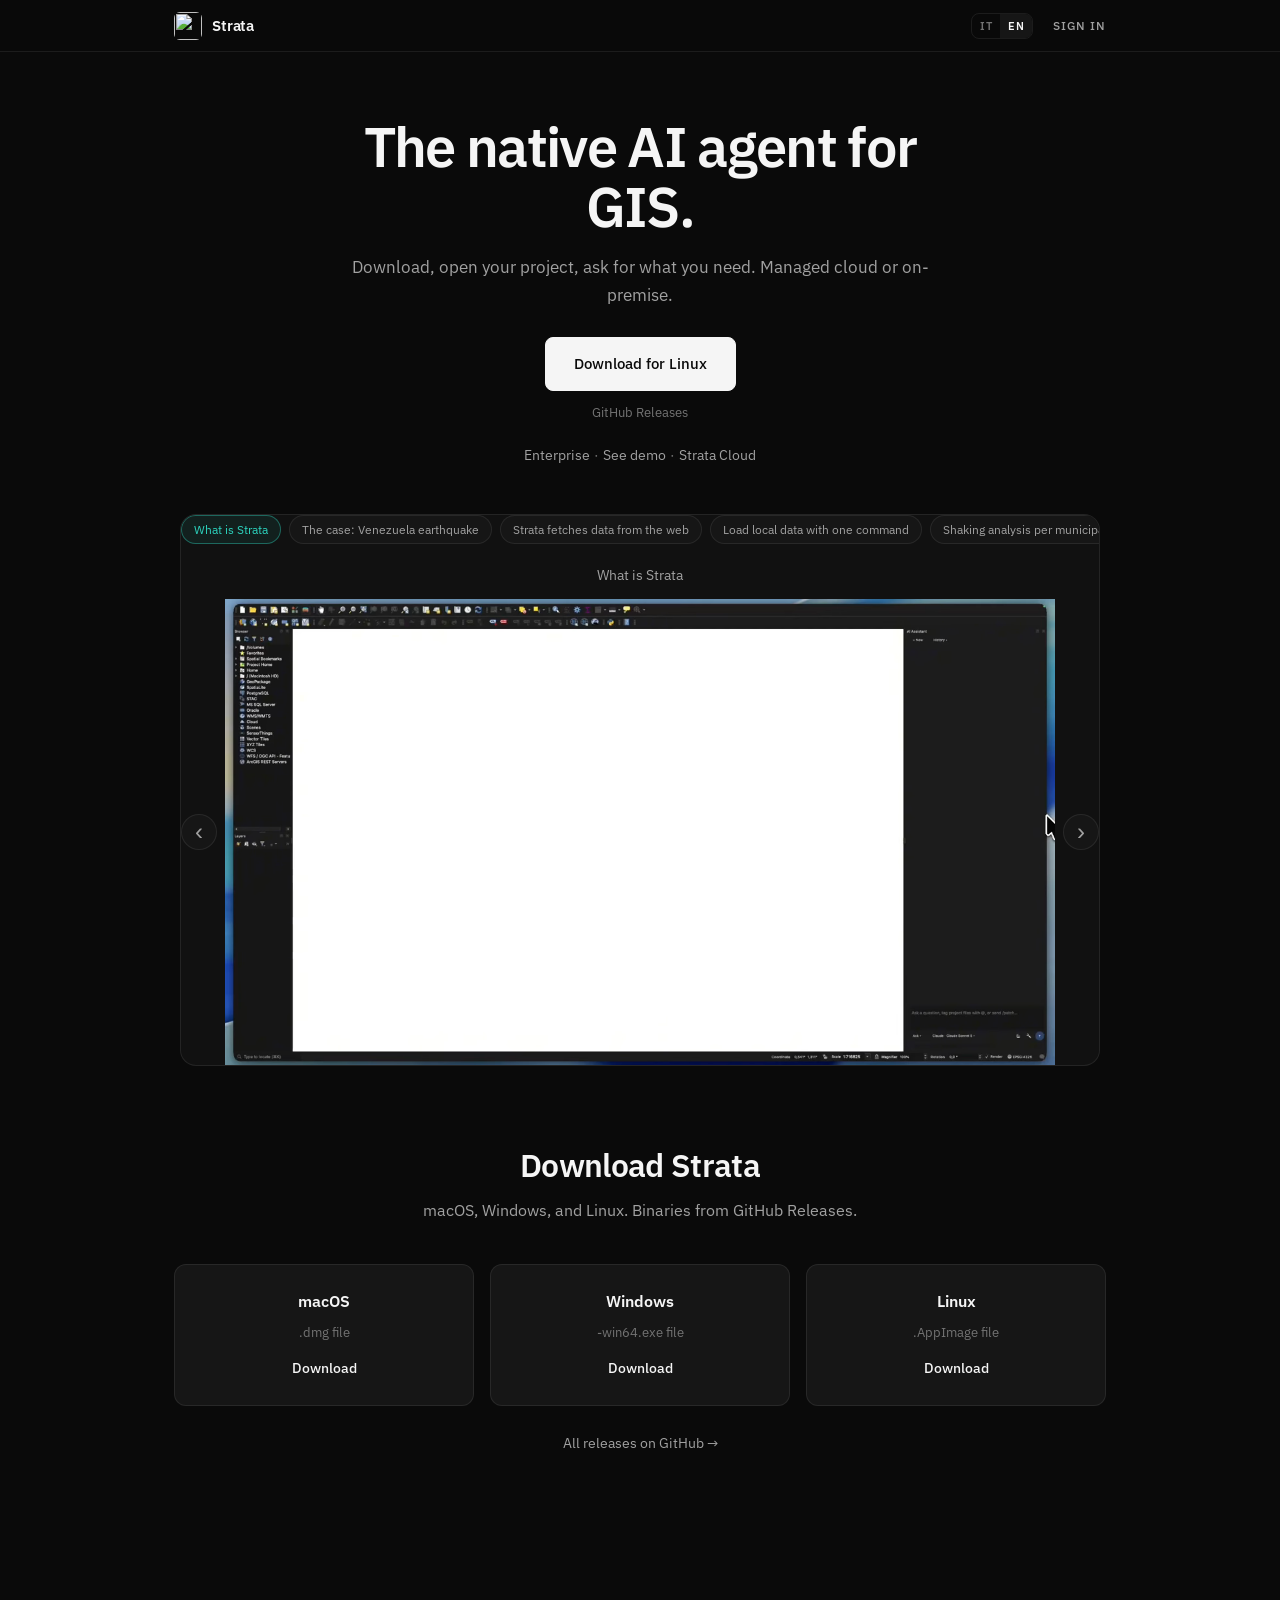
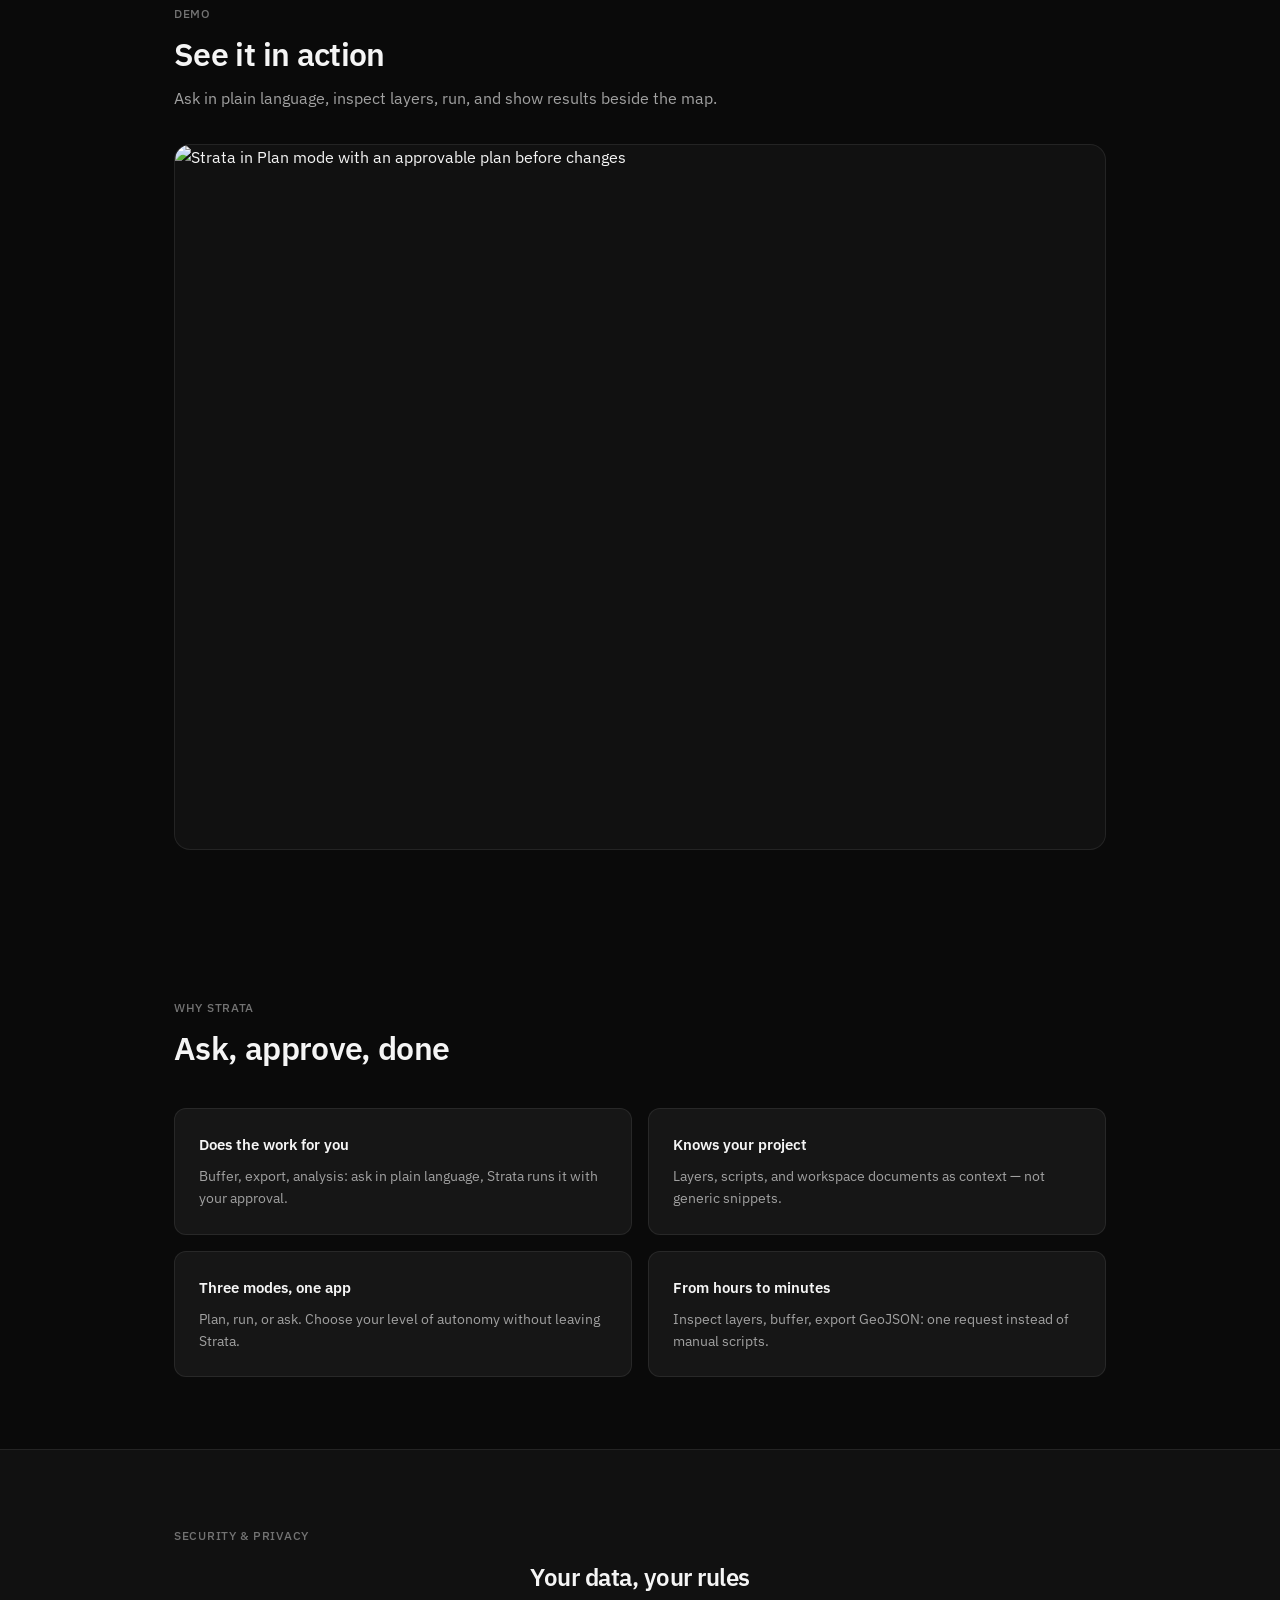
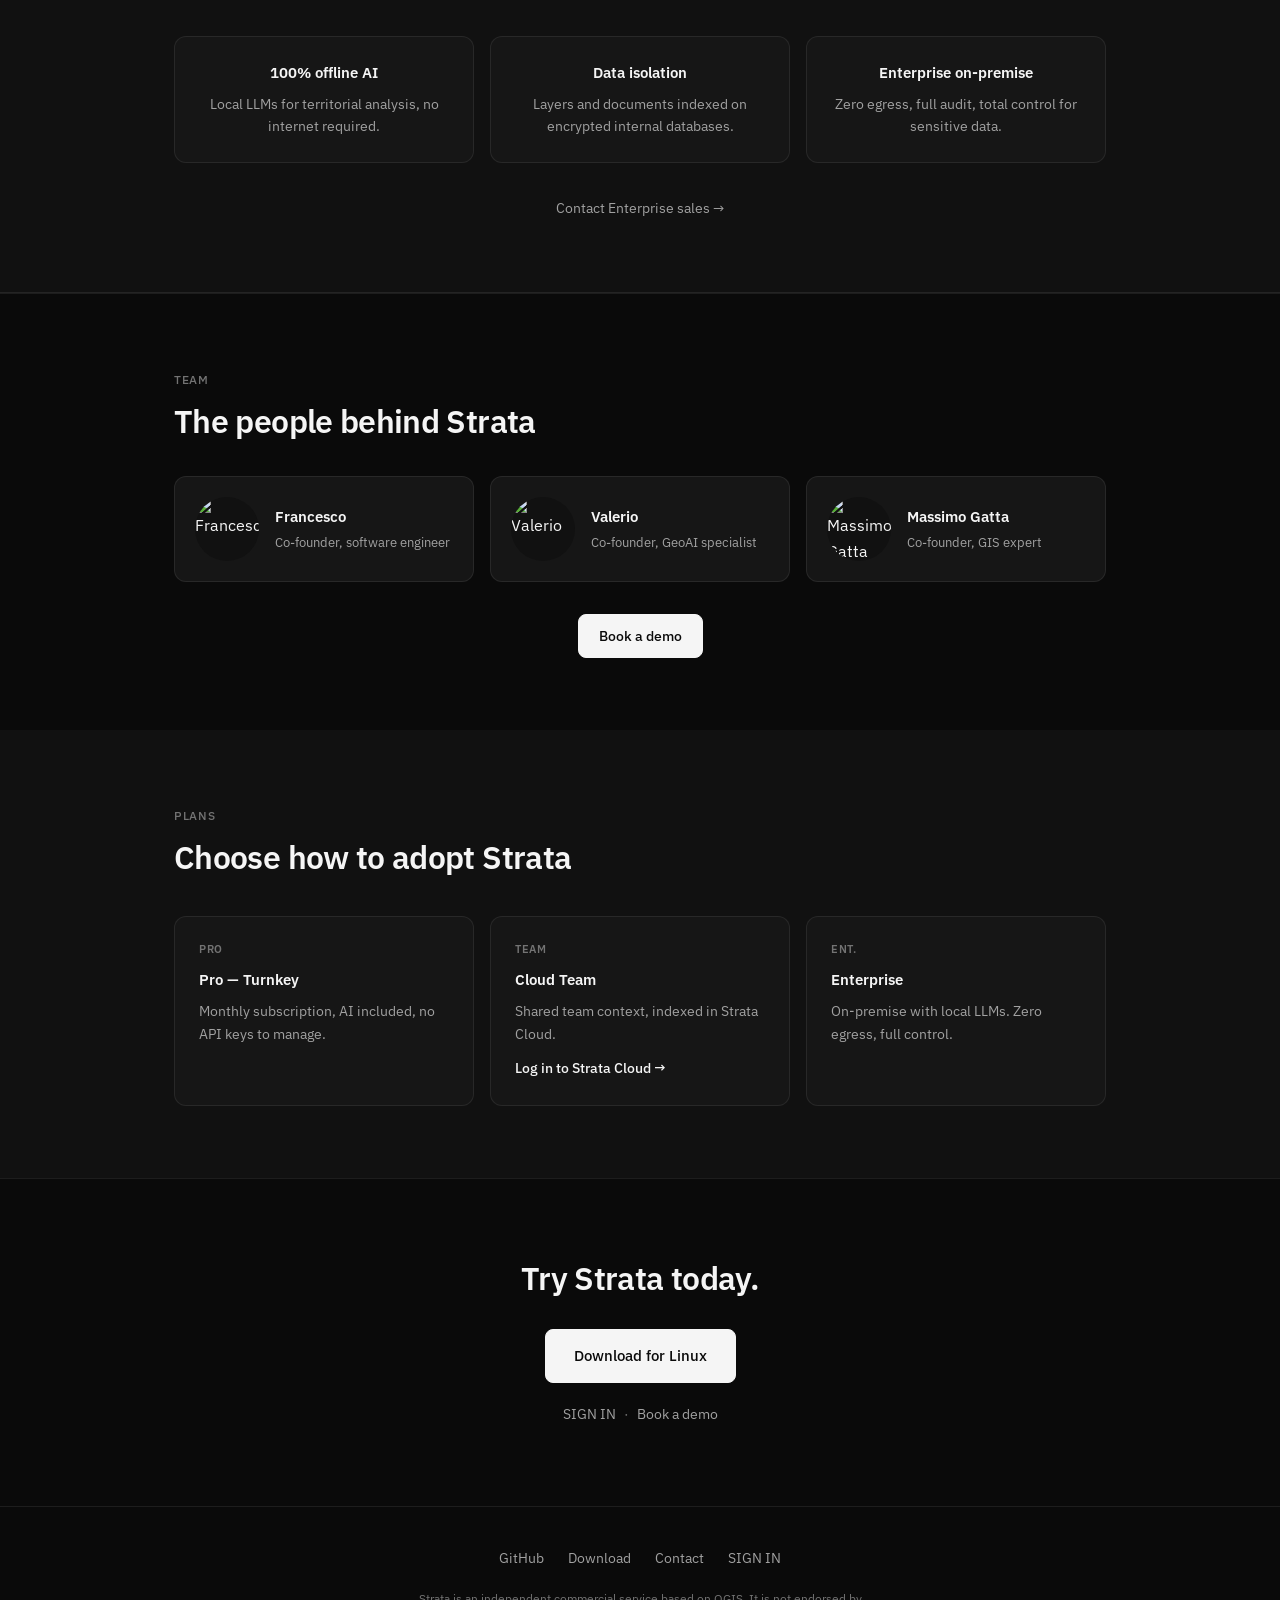
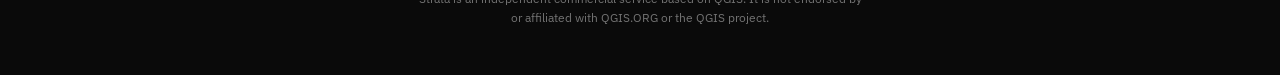
==== docs/index.html @ 2113e4c7 "Merge pull request #35 from francemazzi/feat/landingpage feat(docs): carousel demo HD a 7 capitoli n" ====
<!DOCTYPE html>
<html lang="it">
<head>
  <meta charset="UTF-8">
  <meta name="viewport" content="width=device-width, initial-scale=1.0">
  <meta name="description" content="Strata: il GIS con AI nativa. Scarica gratis per macOS, Windows e Linux.">
  <title data-i18n="meta.title">Strata — GIS con AI nativa</title>
  <link rel="preconnect" href="https://fonts.googleapis.com">
  <link rel="preconnect" href="https://fonts.gstatic.com" crossorigin>
  <link href="https://fonts.googleapis.com/css2?family=IBM+Plex+Sans:wght@400;500;600;700&amp;display=swap" rel="stylesheet">
  <link rel="stylesheet" href="./css/style.css?v=20260713a">
  <link rel="icon" href="./assets/app-icon.png" type="image/png">
  <link rel="preload" href="./assets/demo-chapters/demo-chapter-intro-poster.webp" as="image" type="image/webp">
</head>
<body>

  <nav class="navbar" aria-label="Main navigation">
    <div class="container navbar-inner">
      <a href="#" class="nav-brand" aria-label="Strata">
        <img src="./assets/app-icon.png" alt="" width="28" height="28" aria-hidden="true">
        <span class="nav-brand-wordmark">Strata</span>
      </a>

      <div class="nav-actions">
        <div class="lang-toggle" role="group" aria-label="Language">
          <button type="button" data-lang="it" aria-pressed="true">IT</button>
          <button type="button" data-lang="en" aria-pressed="false">EN</button>
        </div>
        <a href="https://app.getstrata.org" class="nav-login-link" data-i18n="nav.login">ACCEDI</a>
      </div>
    </div>
  </nav>

  <section class="hero">
    <div class="container hero-inner">
      <div class="hero-content">
        <h1 data-i18n="hero.title">L'agente AI nativo per il GIS.</h1>
        <p class="hero-subtitle" data-i18n="hero.subtitle">
          Scarica, apri il progetto, chiedi cosa ti serve. Cloud gestito o on-premise.
        </p>
        <div class="hero-cta">
          <a
            href="https://github.com/francemazzi/strata/releases"
            class="btn btn-primary btn-lg"
            data-hero-download
            data-download-asset="macos"
            data-i18n="hero.ctaPrimary"
          >Scarica per macOS</a>
        </div>
        <p class="download-status hero-release-status" data-release-status data-i18n="download.status.fallback">Releases GitHub</p>
        <div class="hero-links">
          <a href="mailto:francemazzi@gmail.com?subject=Strata%20Enterprise" class="text-link" data-i18n="hero.linkEnterprise">Enterprise</a>
          <span class="hero-links-sep" aria-hidden="true">·</span>
          <a href="#demo" class="text-link" data-i18n="hero.linkDemo">Vedi demo</a>
          <span class="hero-links-sep" aria-hidden="true">·</span>
          <a href="https://app.getstrata.org/registrati" class="text-link" data-i18n="hero.linkCloud">Strata Cloud</a>
        </div>
      </div>

      <figure class="hero-visual" id="hero-demo-carousel" aria-label="Demo video chapters"></figure>
    </div>
  </section>

  <section class="section section-download" id="download">
    <div class="container">
      <h2 class="section-title section-title-center" data-i18n="download.title">Scarica Strata</h2>
      <p class="section-subtitle section-subtitle-center" data-i18n="download.subtitle">
        macOS, Windows e Linux. Binari da GitHub Releases.
      </p>

      <div class="download-grid download-grid-compact">
        <article class="download-card download-card-compact">
          <h3 data-i18n="download.macos.title">macOS</h3>
          <p class="download-file" data-download-file="macos" data-i18n="download.macos.file">File .dmg</p>
          <a href="https://github.com/francemazzi/strata/releases" class="text-link text-link-accent" data-download-asset="macos" data-i18n="download.action">Scarica</a>
        </article>

        <article class="download-card download-card-compact">
          <h3 data-i18n="download.windows.title">Windows</h3>
          <p class="download-file" data-download-file="windows" data-i18n="download.windows.file">File -win64.exe</p>
          <a href="https://github.com/francemazzi/strata/releases" class="text-link text-link-accent" data-download-asset="windows" data-i18n="download.action">Scarica</a>
        </article>

        <article class="download-card download-card-compact">
          <h3 data-i18n="download.linux.title">Linux</h3>
          <p class="download-file" data-download-file="linux" data-i18n="download.linux.file">File .AppImage</p>
          <a href="https://github.com/francemazzi/strata/releases" class="text-link text-link-accent" data-download-asset="linux" data-i18n="download.action">Scarica</a>
        </article>
      </div>

      <p class="download-all">
        <a href="https://github.com/francemazzi/strata/releases" class="text-link" data-release-link data-i18n="download.allReleases">Tutte le release su GitHub →</a>
      </p>
    </div>
  </section>

  <section class="section" id="demo">
    <div class="container">
      <span class="section-label" data-i18n="demo.label">Demo</span>
      <h2 class="section-title" data-i18n="demo.title">Vedilo in azione</h2>
      <p class="section-subtitle" data-i18n="demo.desc">
        Chiedi in linguaggio naturale, ispeziona layer, esegue e mostra il risultato accanto alla mappa.
      </p>
      <figure class="demo-single">
        <img
          loading="lazy"
          src="./assets/strata-plan-mode.png"
          alt="Strata Plan mode"
          width="1024"
          height="775"
          data-i18n-alt="demo.plan.alt"
        >
      </figure>
    </div>
  </section>

  <section class="section" id="why">
    <div class="container">
      <span class="section-label" data-i18n="why.label">Perché Strata</span>
      <h2 class="section-title" data-i18n="why.title">Chiedi, approva, fatto</h2>

      <div class="features-grid features-grid-why">
        <article class="feature-card">
          <h3 data-i18n="why.1.title">Fa il lavoro al posto tuo</h3>
          <p data-i18n="why.1.desc">Buffer, export, analisi: chiedi in naturale, Strata esegue con la tua approvazione.</p>
        </article>
        <article class="feature-card">
          <h3 data-i18n="why.2.title">Conosce il tuo progetto</h3>
          <p data-i18n="why.2.desc">Layer, script e documenti del workspace come contesto — non snippet generici.</p>
        </article>
        <article class="feature-card">
          <h3 data-i18n="why.3.title">Tre modalità, una sola app</h3>
          <p data-i18n="why.3.desc">Pianifica, esegui o chiedi. Scegli il livello di autonomia senza uscire da Strata.</p>
        </article>
        <article class="feature-card">
          <h3 data-i18n="why.4.title">Da ore a minuti</h3>
          <p data-i18n="why.4.desc">Ispeziona layer, buffer, export GeoJSON: una richiesta al posto di script manuali.</p>
        </article>
      </div>
    </div>
  </section>

  <section class="vibe-section" id="privacy">
    <div class="container">
      <span class="section-label" data-i18n="privacy.label">Sicurezza e privacy</span>
      <h2 class="vibe-section-title" data-i18n="privacy.title">I tuoi dati, le tue regole</h2>
      <div class="vibe-steps">
        <article class="vibe-step">
          <h3 data-i18n="privacy.1.title">AI 100% offline</h3>
          <p data-i18n="privacy.1.desc">LLM locali per analisi sul territorio, senza internet.</p>
        </article>
        <article class="vibe-step">
          <h3 data-i18n="privacy.2.title">Isolamento dei dati</h3>
          <p data-i18n="privacy.2.desc">Layer e documenti indicizzati su database cifrati interni.</p>
        </article>
        <article class="vibe-step">
          <h3 data-i18n="privacy.3.title">Enterprise on-premise</h3>
          <p data-i18n="privacy.3.desc">Zero egress, audit completo, pieno controllo per dati sensibili.</p>
        </article>
      </div>
      <p class="privacy-enterprise">
        <a href="mailto:francemazzi@gmail.com?subject=Strata%20Enterprise" class="text-link" data-i18n="privacy.enterprise">Contatta le vendite Enterprise →</a>
      </p>
    </div>
  </section>

  <section class="section section-team" id="team">
    <div class="container">
      <span class="section-label" data-i18n="team.label">Team</span>
      <h2 class="section-title" data-i18n="team.title">Chi c'è dietro Strata</h2>

      <div class="team-grid">
        <article class="team-card">
          <img class="team-avatar" src="./assets/team-francesco.png" alt="Francesco" width="64" height="64" loading="lazy">
          <div class="team-info">
            <h3 class="team-name">Francesco</h3>
            <p class="team-role" data-i18n="team.francesco.role">Co-founder, informatico</p>
          </div>
        </article>

        <article class="team-card">
          <img class="team-avatar" src="./assets/team-valerio.png" alt="Valerio" width="64" height="64" loading="lazy">
          <div class="team-info">
            <h3 class="team-name">Valerio</h3>
            <p class="team-role" data-i18n="team.valerio.role">Co-founder, esperto GeoAI</p>
          </div>
        </article>

        <article class="team-card">
          <img class="team-avatar" src="./assets/team-massimo.png" alt="Massimo Gatta" width="64" height="64" loading="lazy">
          <div class="team-info">
            <h3 class="team-name">Massimo Gatta</h3>
            <p class="team-role" data-i18n="team.massimo.role">Co-founder, esperto GIS</p>
          </div>
        </article>
      </div>

      <p class="team-demo-cta">
        <a
          href="https://calendly.com/strataqgisai/30min"
          class="btn btn-primary"
          target="_blank"
          rel="noopener noreferrer"
          data-i18n="team.demo"
        >Prenota una demo</a>
      </p>
    </div>
  </section>

  <section class="section section-muted" id="plans">
    <div class="container">
      <span class="section-label" data-i18n="plans.label">Piani</span>
      <h2 class="section-title" data-i18n="plans.title">Scegli come adottare Strata</h2>

      <div class="features-grid plans-grid">
        <article class="feature-card">
          <div class="feature-number" data-i18n="plans.pro.badge">Pro</div>
          <h3 data-i18n="plans.pro.title">Pro — Chiavi in mano</h3>
          <p data-i18n="plans.pro.desc">Abbonamento mensile, AI inclusa, zero API key da gestire.</p>
        </article>

        <article class="feature-card">
          <div class="feature-number" data-i18n="plans.team.badge">Team</div>
          <h3 data-i18n="plans.team.title">Cloud Team</h3>
          <p data-i18n="plans.team.desc">Contesto condiviso del team, indicizzato in Strata Cloud.</p>
          <a href="https://app.getstrata.org" class="text-link text-link-accent" data-i18n="plans.team.cta">Accedi alla Strata Cloud →</a>
        </article>

        <article class="feature-card">
          <div class="feature-number" data-i18n="plans.enterprise.badge">Ent.</div>
          <h3 data-i18n="plans.enterprise.title">Enterprise</h3>
          <p data-i18n="plans.enterprise.desc">On-premise con LLM locali. Zero egress, pieno controllo.</p>
        </article>
      </div>
    </div>
  </section>

  <section class="section section-closing">
    <div class="container closing-inner">
      <h2 class="section-title section-title-center" data-i18n="closing.title">Prova Strata oggi.</h2>
      <a
        href="https://github.com/francemazzi/strata/releases"
        class="btn btn-primary btn-lg"
        data-hero-download
        data-download-asset="macos"
        data-i18n="hero.ctaPrimary"
      >Scarica per macOS</a>
      <p class="closing-links">
        <a href="https://app.getstrata.org" class="text-link" data-i18n="nav.login">ACCEDI</a>
        <span aria-hidden="true">·</span>
        <a href="https://calendly.com/strataqgisai/30min" class="text-link" target="_blank" rel="noopener noreferrer" data-i18n="closing.demo">Prenota una demo</a>
      </p>
    </div>
  </section>

  <footer class="footer">
    <div class="container footer-minimal">
      <nav class="footer-links" aria-label="Footer">
        <a href="https://github.com/francemazzi/strata" data-i18n="footer.github">GitHub</a>
        <a href="https://github.com/francemazzi/strata/releases" data-release-link data-i18n="nav.download">Download</a>
        <a href="mailto:francemazzi@gmail.com" data-i18n="footer.contact">Contatto</a>
        <a href="https://app.getstrata.org" data-i18n="nav.login">ACCEDI</a>
      </nav>
      <p class="footer-disclaimer" data-i18n="footer.disclaimer">Strata is an independent commercial service based on QGIS. It is not endorsed by or affiliated with QGIS.ORG or the QGIS project.</p>
    </div>
  </footer>

  <script src="./js/i18n.js"></script>
  <script src="./js/demo-chapters.js"></script>
  <script src="./js/demo-carousel.js?v=20260713a"></script>
</body>
</html>
---- docs/css/style.css ----
/* Strata landing — minimal dark theme */

:root {
  --bg: #0a0a0a;
  --bg-elevated: #111111;
  --bg-card: #161616;
  --bg-card-hover: #1c1c1c;
  --text: #f5f5f5;
  --text-muted: #a1a1a1;
  --text-subtle: #737373;
  --border: rgba(255, 255, 255, 0.08);
  --border-strong: rgba(255, 255, 255, 0.14);
  --accent: #2dd4bf;
  --radius: 12px;
  --radius-sm: 8px;
  --radius-lg: 16px;
  --max-width: 980px;
  --nav-height: 52px;
  --font: "IBM Plex Sans", -apple-system, BlinkMacSystemFont, "Segoe UI", sans-serif;
  --transition: 0.2s ease;
}

*,
*::before,
*::after {
  box-sizing: border-box;
  margin: 0;
  padding: 0;
}

html {
  scroll-behavior: smooth;
}

body {
  font-family: var(--font);
  background: var(--bg);
  color: var(--text);
  line-height: 1.6;
  -webkit-font-smoothing: antialiased;
}

a {
  color: inherit;
  text-decoration: none;
}

img {
  max-width: 100%;
  height: auto;
  display: block;
}

.container {
  width: 100%;
  max-width: var(--max-width);
  margin: 0 auto;
  padding: 0 24px;
}

.section {
  padding: 72px 0;
}

.section-muted {
  background: var(--bg-elevated);
}

.section-label {
  display: inline-block;
  font-size: 0.75rem;
  font-weight: 500;
  letter-spacing: 0.06em;
  text-transform: uppercase;
  color: var(--text-subtle);
  margin-bottom: 12px;
}

.section-title {
  font-size: clamp(1.5rem, 3.5vw, 2rem);
  font-weight: 600;
  letter-spacing: -0.02em;
  line-height: 1.2;
  margin-bottom: 12px;
}

.section-title-center {
  text-align: center;
}

.section-subtitle {
  font-size: 1rem;
  color: var(--text-muted);
  max-width: 560px;
  line-height: 1.7;
}

.section-subtitle-center {
  text-align: center;
  margin: 0 auto 40px;
}

/* Navbar */
.navbar {
  position: sticky;
  top: 0;
  z-index: 100;
  height: var(--nav-height);
  background: rgba(10, 10, 10, 0.82);
  backdrop-filter: blur(16px);
  border-bottom: 1px solid var(--border);
}

.navbar-inner {
  display: flex;
  align-items: center;
  justify-content: space-between;
  height: var(--nav-height);
}

.nav-brand {
  display: flex;
  align-items: center;
  gap: 10px;
  font-size: 0.9375rem;
  font-weight: 600;
  letter-spacing: -0.01em;
}

.nav-brand img {
  width: 28px;
  height: 28px;
  border-radius: 6px;
  object-fit: cover;
}

.nav-actions {
  display: flex;
  align-items: center;
  gap: 20px;
}

.nav-login-link {
  font-size: 0.75rem;
  font-weight: 500;
  letter-spacing: 0.08em;
  text-transform: uppercase;
  color: var(--text-muted);
  transition: color var(--transition);
}

.nav-login-link:hover {
  color: var(--text);
}

.lang-toggle {
  display: flex;
  border: 1px solid var(--border);
  border-radius: var(--radius-sm);
  overflow: hidden;
}

.lang-toggle button {
  background: none;
  border: none;
  color: var(--text-subtle);
  font-family: var(--font);
  font-size: 0.6875rem;
  font-weight: 600;
  letter-spacing: 0.04em;
  padding: 5px 8px;
  cursor: pointer;
  transition: all var(--transition);
}

.lang-toggle button.active {
  background: var(--bg-card);
  color: var(--text);
}

.lang-toggle button:hover:not(.active) {
  color: var(--text-muted);
}

/* Buttons & links */
.btn {
  display: inline-flex;
  align-items: center;
  justify-content: center;
  gap: 8px;
  font-family: var(--font);
  font-size: 0.875rem;
  font-weight: 500;
  padding: 10px 20px;
  border-radius: var(--radius-sm);
  border: 1px solid transparent;
  cursor: pointer;
  transition: background var(--transition), border-color var(--transition), opacity var(--transition);
  white-space: nowrap;
}

.btn-primary {
  background: var(--text);
  color: var(--bg);
  border-color: var(--text);
}

.btn-primary:hover {
  background: #e5e5e5;
  border-color: #e5e5e5;
}

.btn-lg {
  padding: 14px 28px;
  font-size: 0.9375rem;
}

.text-link {
  font-size: 0.875rem;
  color: var(--text-muted);
  transition: color var(--transition);
}

.text-link:hover {
  color: var(--text);
}

.text-link-accent {
  color: var(--text);
  font-weight: 500;
}

.text-link-accent:hover {
  color: var(--accent);
}

/* Hero */
.hero {
  padding: 64px 0 48px;
}

.hero-inner {
  display: flex;
  flex-direction: column;
  align-items: center;
  text-align: center;
}

.hero-content {
  max-width: 640px;
  margin-bottom: 48px;
}

.hero h1 {
  font-size: clamp(2.25rem, 6vw, 3.5rem);
  font-weight: 600;
  letter-spacing: -0.03em;
  line-height: 1.08;
  margin-bottom: 16px;
}

.hero-subtitle {
  font-size: 1.0625rem;
  color: var(--text-muted);
  line-height: 1.65;
  margin-bottom: 28px;
}

.hero-cta {
  display: flex;
  justify-content: center;
  margin-bottom: 12px;
}

.hero-release-status {
  margin-bottom: 20px;
}

.hero-links {
  display: flex;
  flex-wrap: wrap;
  align-items: center;
  justify-content: center;
  gap: 8px 4px;
}

.hero-links-sep {
  color: var(--text-subtle);
  font-size: 0.875rem;
  user-select: none;
}

.hero-visual {
  width: 100%;
  max-width: 920px;
  border: 1px solid var(--border);
  border-radius: var(--radius-lg);
  overflow: hidden;
  background: var(--bg-elevated);
}

.hero-visual img,
.hero-visual-media,
.demo-carousel-media {
  width: 100%;
}

.hero-visual-media,
.demo-carousel-media {
  aspect-ratio: 16 / 9;
  object-fit: cover;
}

/* Demo carousel */
.demo-carousel {
  width: 100%;
}

.demo-carousel-tabs {
  display: flex;
  gap: 8px;
  overflow-x: auto;
  padding-bottom: 12px;
  margin-bottom: 8px;
  scrollbar-width: thin;
}

.demo-carousel-tab {
  flex: 0 0 auto;
  padding: 6px 12px;
  font-size: 0.75rem;
  font-family: var(--font);
  color: var(--text-muted);
  background: var(--bg-card);
  border: 1px solid var(--border);
  border-radius: 999px;
  cursor: pointer;
  white-space: nowrap;
  transition: color var(--transition), border-color var(--transition), background var(--transition);
}

.demo-carousel-tab:hover {
  color: var(--text);
  border-color: var(--border-strong);
}

.demo-carousel-tab[aria-selected="true"] {
  color: var(--accent);
  border-color: rgba(45, 212, 191, 0.4);
  background: rgba(45, 212, 191, 0.08);
}

.demo-carousel-title {
  font-size: 0.875rem;
  color: var(--text-muted);
  margin-bottom: 12px;
  min-height: 1.25rem;
}

.demo-carousel-viewer-wrap {
  display: flex;
  align-items: center;
  gap: 8px;
}

.demo-carousel-viewer {
  flex: 1;
  aspect-ratio: 16 / 9;
  overflow: hidden;
  background: var(--bg-elevated);
}

.demo-carousel-nav {
  flex: 0 0 36px;
  width: 36px;
  height: 36px;
  font-size: 1.5rem;
  line-height: 1;
  color: var(--text-muted);
  background: var(--bg-card);
  border: 1px solid var(--border);
  border-radius: 50%;
  cursor: pointer;
  transition: color var(--transition), border-color var(--transition);
}

.demo-carousel-nav:hover {
  color: var(--text);
  border-color: var(--border-strong);
}

/* Download */
.section-download {
  padding-top: 32px;
  padding-bottom: 72px;
}

.download-status {
  font-size: 0.8125rem;
  color: var(--text-subtle);
}

.download-grid {
  display: grid;
  grid-template-columns: repeat(3, 1fr);
  gap: 16px;
  margin-bottom: 24px;
}

.download-card {
  background: var(--bg-card);
  border: 1px solid var(--border);
  border-radius: var(--radius);
  padding: 24px;
  transition: border-color var(--transition);
}

.download-card:hover {
  border-color: var(--border-strong);
}

.download-card-compact {
  text-align: center;
}

.download-card h3 {
  font-size: 1rem;
  font-weight: 600;
  margin-bottom: 8px;
}

.download-file {
  font-size: 0.8125rem;
  color: var(--text-subtle);
  margin-bottom: 12px;
  word-break: break-all;
}

.download-all {
  text-align: center;
}

/* Demo */
.demo-single {
  margin-top: 32px;
  border: 1px solid var(--border);
  border-radius: var(--radius-lg);
  overflow: hidden;
  background: var(--bg-elevated);
}

/* Why / features */
.features-grid {
  display: grid;
  grid-template-columns: repeat(2, 1fr);
  gap: 16px;
  margin-top: 40px;
}

.features-grid-why {
  grid-template-columns: repeat(2, 1fr);
}

.plans-grid {
  grid-template-columns: repeat(3, 1fr);
}

.feature-card {
  background: var(--bg-card);
  border: 1px solid var(--border);
  border-radius: var(--radius);
  padding: 24px;
  transition: border-color var(--transition);
}

.feature-card:hover {
  border-color: var(--border-strong);
}

.feature-number {
  font-size: 0.6875rem;
  font-weight: 600;
  letter-spacing: 0.06em;
  text-transform: uppercase;
  color: var(--text-subtle);
  margin-bottom: 10px;
}

.feature-card h3 {
  font-size: 0.9375rem;
  font-weight: 600;
  margin-bottom: 8px;
}

.feature-card p {
  font-size: 0.875rem;
  color: var(--text-muted);
  line-height: 1.6;
}

.feature-card .text-link {
  display: inline-block;
  margin-top: 12px;
}

/* Team */
.section-team {
  border-top: 1px solid var(--border);
}

.team-grid {
  display: grid;
  grid-template-columns: repeat(3, 1fr);
  gap: 16px;
  margin-top: 36px;
}

.team-card {
  display: flex;
  align-items: center;
  gap: 16px;
  background: var(--bg-card);
  border: 1px solid var(--border);
  border-radius: var(--radius);
  padding: 20px;
  transition: border-color var(--transition);
}

.team-card:hover {
  border-color: var(--border-strong);
}

.team-avatar {
  width: 64px;
  height: 64px;
  flex: none;
  border-radius: 50%;
  background: var(--bg-elevated);
  object-fit: cover;
  object-position: center top;
}

.team-name {
  font-size: 0.9375rem;
  font-weight: 600;
  margin-bottom: 4px;
}

.team-role {
  font-size: 0.8125rem;
  color: var(--text-muted);
  line-height: 1.5;
}

.team-demo-cta {
  margin-top: 32px;
  text-align: center;
}

/* Privacy */
.vibe-section {
  padding: 72px 0;
  border-top: 1px solid var(--border);
  border-bottom: 1px solid var(--border);
  background: var(--bg-elevated);
}

.vibe-section-title {
  font-size: clamp(1.25rem, 3vw, 1.5rem);
  font-weight: 600;
  letter-spacing: -0.02em;
  text-align: center;
  margin-bottom: 40px;
}

.vibe-steps {
  display: grid;
  grid-template-columns: repeat(3, 1fr);
  gap: 16px;
}

.vibe-step {
  text-align: center;
  padding: 24px 20px;
  background: var(--bg-card);
  border: 1px solid var(--border);
  border-radius: var(--radius);
}

.vibe-step h3 {
  font-size: 0.9375rem;
  font-weight: 600;
  margin-bottom: 8px;
}

.vibe-step p {
  font-size: 0.875rem;
  color: var(--text-muted);
  line-height: 1.6;
}

.privacy-enterprise {
  text-align: center;
  margin-top: 32px;
}

/* Closing */
.section-closing {
  padding: 80px 0;
  border-top: 1px solid var(--border);
}

.closing-inner {
  display: flex;
  flex-direction: column;
  align-items: center;
  gap: 20px;
  text-align: center;
}

.closing-links {
  display: flex;
  flex-wrap: wrap;
  align-items: center;
  justify-content: center;
  gap: 8px;
  font-size: 0.875rem;
  color: var(--text-subtle);
}

/* Footer */
.footer {
  padding: 40px 0 48px;
  border-top: 1px solid var(--border);
}

.footer-minimal {
  display: flex;
  flex-direction: column;
  align-items: center;
  gap: 20px;
  text-align: center;
}

.footer-links {
  display: flex;
  flex-wrap: wrap;
  align-items: center;
  justify-content: center;
  gap: 8px 24px;
}

.footer-links a {
  font-size: 0.875rem;
  color: var(--text-muted);
  transition: color var(--transition);
}

.footer-links a:hover {
  color: var(--text);
}

.footer-disclaimer {
  font-size: 0.75rem;
  color: var(--text-subtle);
  line-height: 1.6;
  max-width: 64ch;
}

/* Responsive */
@media (max-width: 768px) {
  .features-grid,
  .features-grid-why,
  .plans-grid,
  .team-grid,
  .download-grid,
  .vibe-steps {
    grid-template-columns: 1fr;
  }

  .hero {
    padding-top: 40px;
  }

  .section {
    padding: 56px 0;
  }
}

@media (max-width: 480px) {
  .hero-cta .btn-lg {
    width: 100%;
  }

  .closing-inner .btn-lg {
    width: 100%;
  }
}

@media (prefers-reduced-motion: reduce) {
  html {
    scroll-behavior: auto;
  }

  *,
  *::before,
  *::after {
    animation-duration: 0.01ms !important;
    animation-iteration-count: 1 !important;
    transition-duration: 0.01ms !important;
  }
}
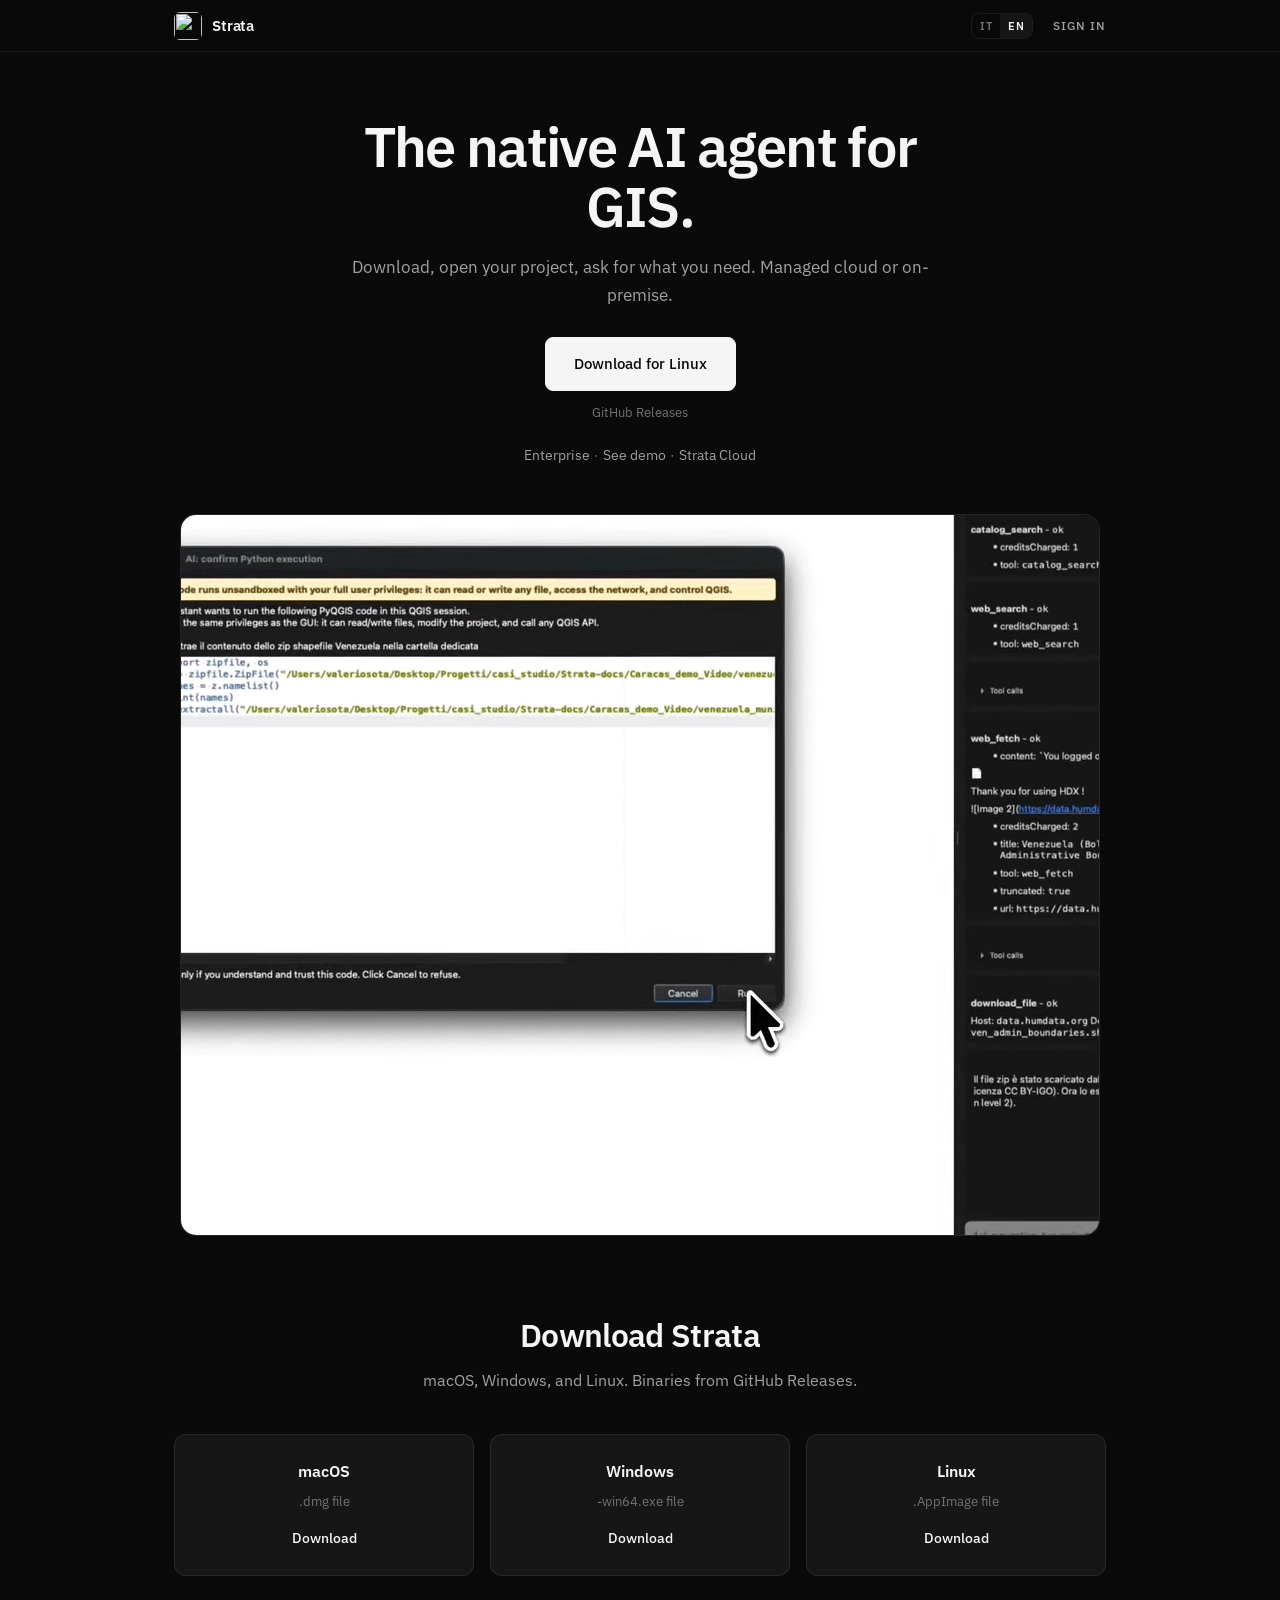
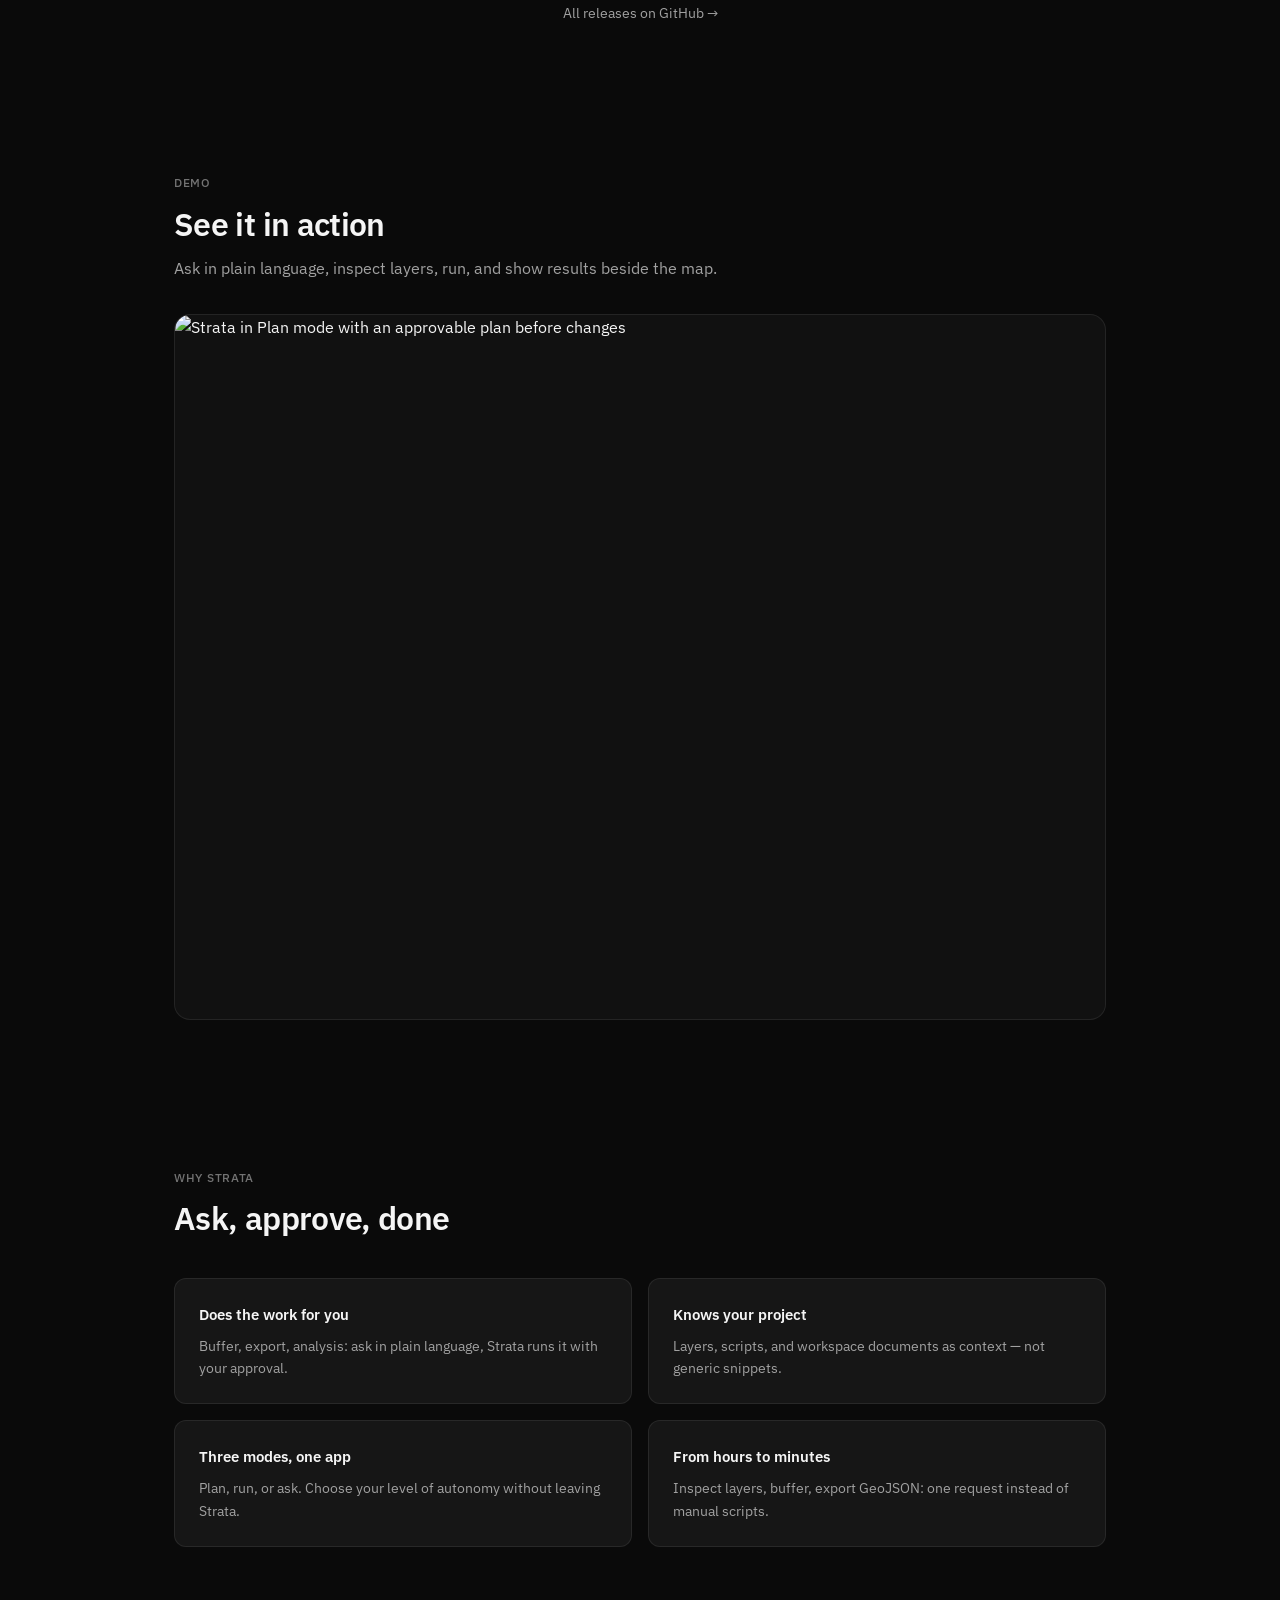
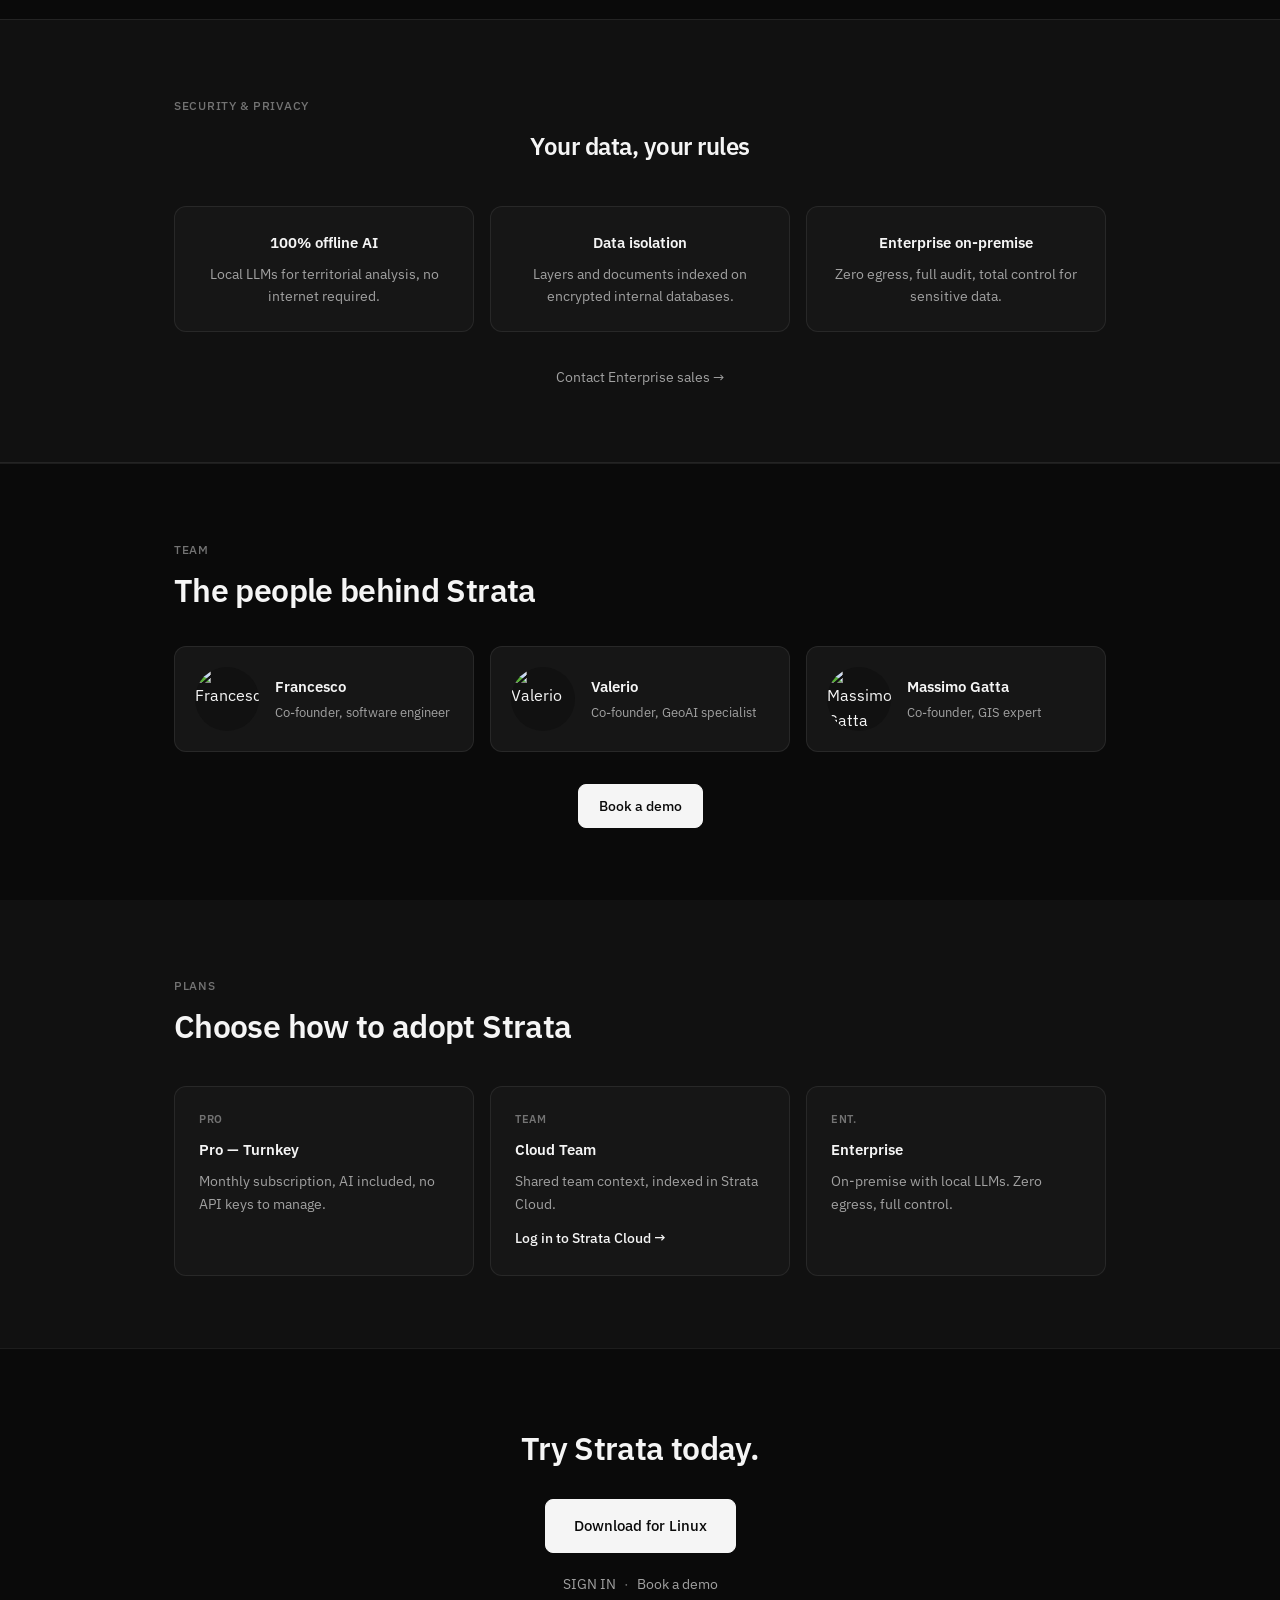
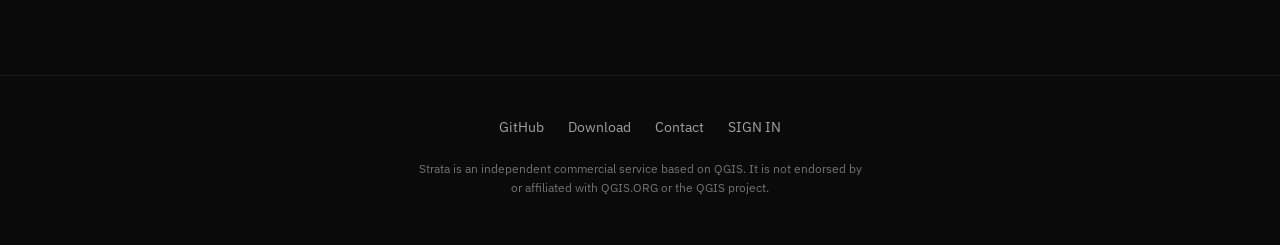
==== commit 2cc3a947: "feat(docs): replace chapter carousel with single looping hero video Use one concatenated WebM (1280p" ====
--- a/docs/index.html
+++ b/docs/index.html
@@ -8,9 +8,9 @@
   <link rel="preconnect" href="https://fonts.googleapis.com">
   <link rel="preconnect" href="https://fonts.gstatic.com" crossorigin>
   <link href="https://fonts.googleapis.com/css2?family=IBM+Plex+Sans:wght@400;500;600;700&amp;display=swap" rel="stylesheet">
-  <link rel="stylesheet" href="./css/style.css?v=20260713a">
+  <link rel="stylesheet" href="./css/style.css?v=20260713b">
   <link rel="icon" href="./assets/app-icon.png" type="image/png">
-  <link rel="preload" href="./assets/demo-chapters/demo-chapter-intro-poster.webp" as="image" type="image/webp">
+  <link rel="preload" href="./assets/demo-hero-poster.webp" as="image" type="image/webp">
 </head>
 <body>
 
@@ -57,7 +57,22 @@
         </div>
       </div>
 
-      <figure class="hero-visual" id="hero-demo-carousel" aria-label="Demo video chapters"></figure>
+      <figure class="hero-visual">
+        <video
+          id="hero-demo-video"
+          class="hero-visual-media"
+          data-webm-src="./assets/demo-hero.webm"
+          poster="./assets/demo-hero-poster.webp"
+          width="1280"
+          height="720"
+          muted
+          loop
+          playsinline
+          preload="none"
+          data-i18n-aria-label="hero.demo.alt"
+          aria-label="Demo Strata: agente AI per analisi GIS"
+        ></video>
+      </figure>
     </div>
   </section>
 
@@ -266,7 +281,6 @@
   </footer>
 
   <script src="./js/i18n.js"></script>
-  <script src="./js/demo-chapters.js"></script>
-  <script src="./js/demo-carousel.js?v=20260713a"></script>
+  <script src="./js/hero-video.js?v=20260713b"></script>
 </body>
 </html>
--- a/docs/css/style.css
+++ b/docs/css/style.css
@@ -300,93 +300,11 @@
 }
 
 .hero-visual img,
-.hero-visual-media,
-.demo-carousel-media {
+.hero-visual-media {
   width: 100%;
-}
-
-.hero-visual-media,
-.demo-carousel-media {
   aspect-ratio: 16 / 9;
   object-fit: cover;
-}
-
-/* Demo carousel */
-.demo-carousel {
-  width: 100%;
-}
-
-.demo-carousel-tabs {
-  display: flex;
-  gap: 8px;
-  overflow-x: auto;
-  padding-bottom: 12px;
-  margin-bottom: 8px;
-  scrollbar-width: thin;
-}
-
-.demo-carousel-tab {
-  flex: 0 0 auto;
-  padding: 6px 12px;
-  font-size: 0.75rem;
-  font-family: var(--font);
-  color: var(--text-muted);
-  background: var(--bg-card);
-  border: 1px solid var(--border);
-  border-radius: 999px;
-  cursor: pointer;
-  white-space: nowrap;
-  transition: color var(--transition), border-color var(--transition), background var(--transition);
-}
-
-.demo-carousel-tab:hover {
-  color: var(--text);
-  border-color: var(--border-strong);
-}
-
-.demo-carousel-tab[aria-selected="true"] {
-  color: var(--accent);
-  border-color: rgba(45, 212, 191, 0.4);
-  background: rgba(45, 212, 191, 0.08);
-}
-
-.demo-carousel-title {
-  font-size: 0.875rem;
-  color: var(--text-muted);
-  margin-bottom: 12px;
-  min-height: 1.25rem;
-}
-
-.demo-carousel-viewer-wrap {
-  display: flex;
-  align-items: center;
-  gap: 8px;
-}
-
-.demo-carousel-viewer {
-  flex: 1;
-  aspect-ratio: 16 / 9;
-  overflow: hidden;
-  background: var(--bg-elevated);
-}
-
-.demo-carousel-nav {
-  flex: 0 0 36px;
-  width: 36px;
-  height: 36px;
-  font-size: 1.5rem;
-  line-height: 1;
-  color: var(--text-muted);
-  background: var(--bg-card);
-  border: 1px solid var(--border);
-  border-radius: 50%;
-  cursor: pointer;
-  transition: color var(--transition), border-color var(--transition);
-}
-
-.demo-carousel-nav:hover {
-  color: var(--text);
-  border-color: var(--border-strong);
+  display: block;
 }
 
 /* Download */
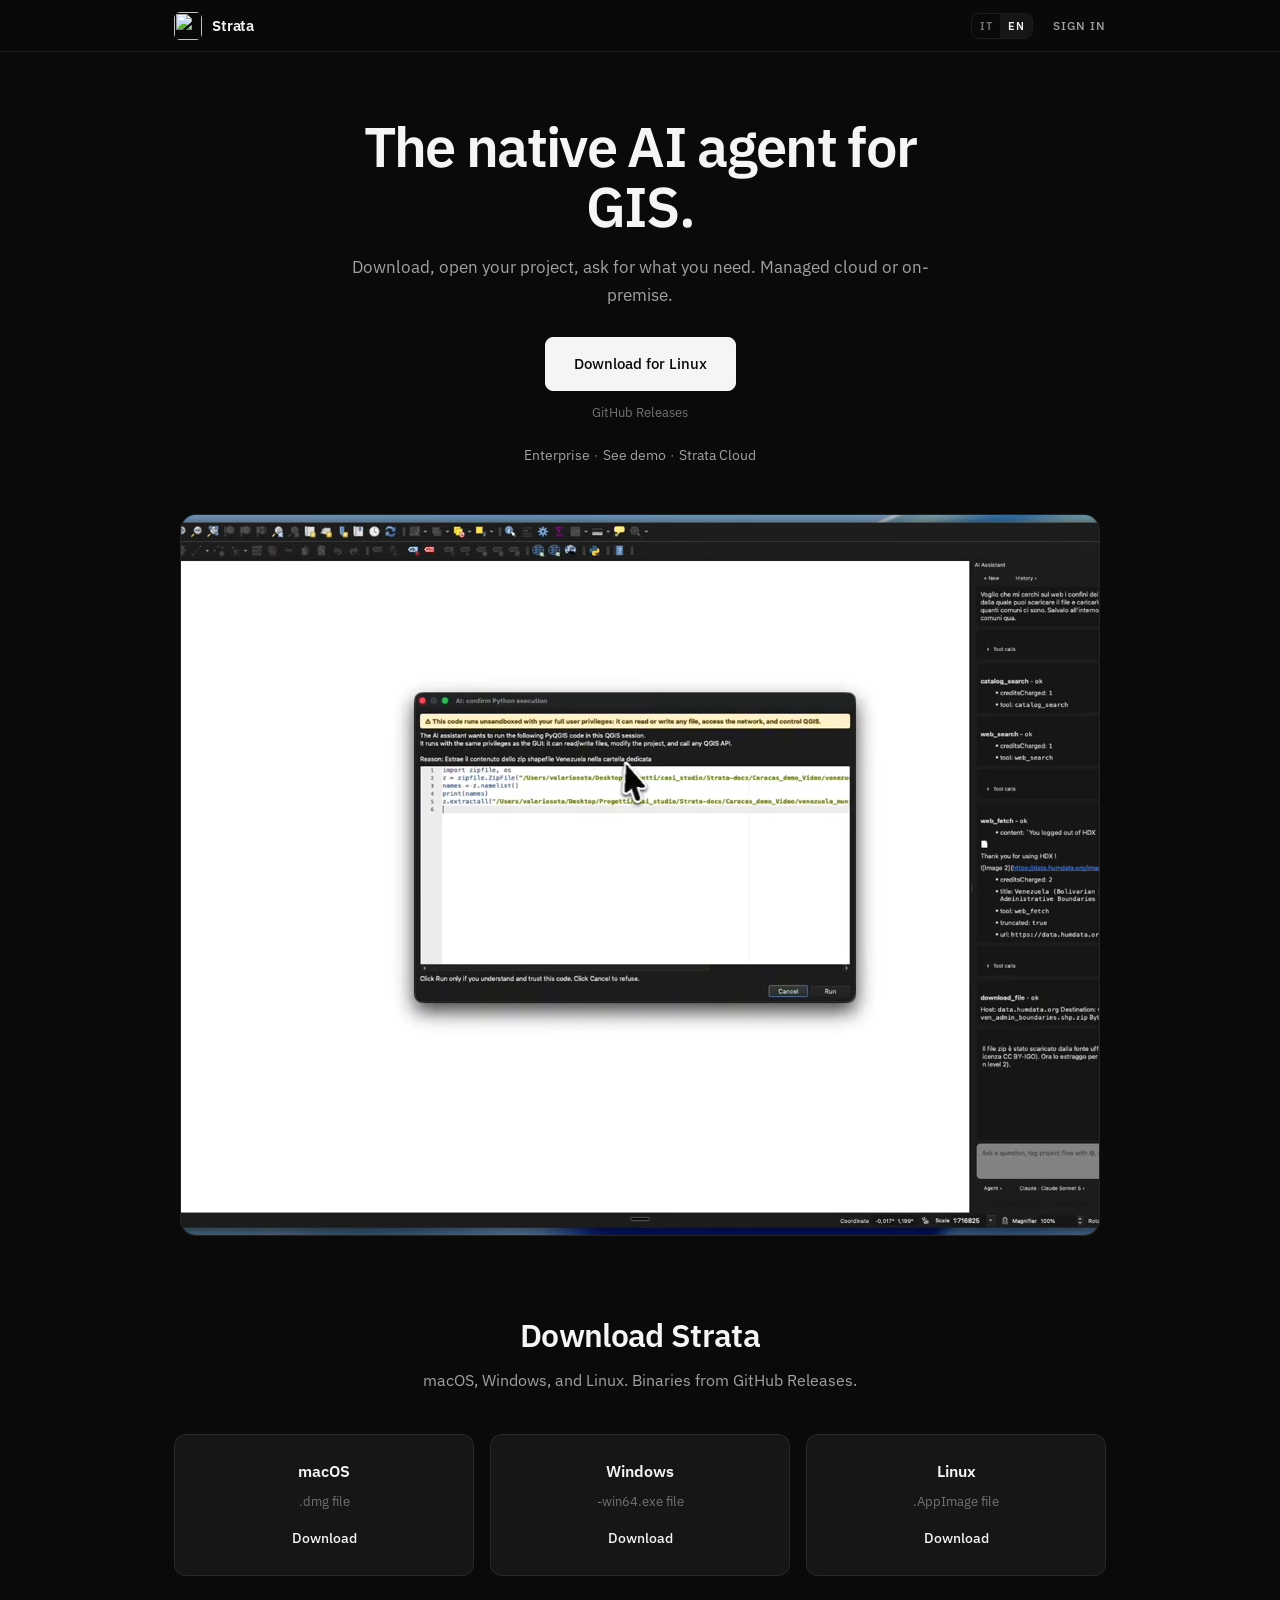
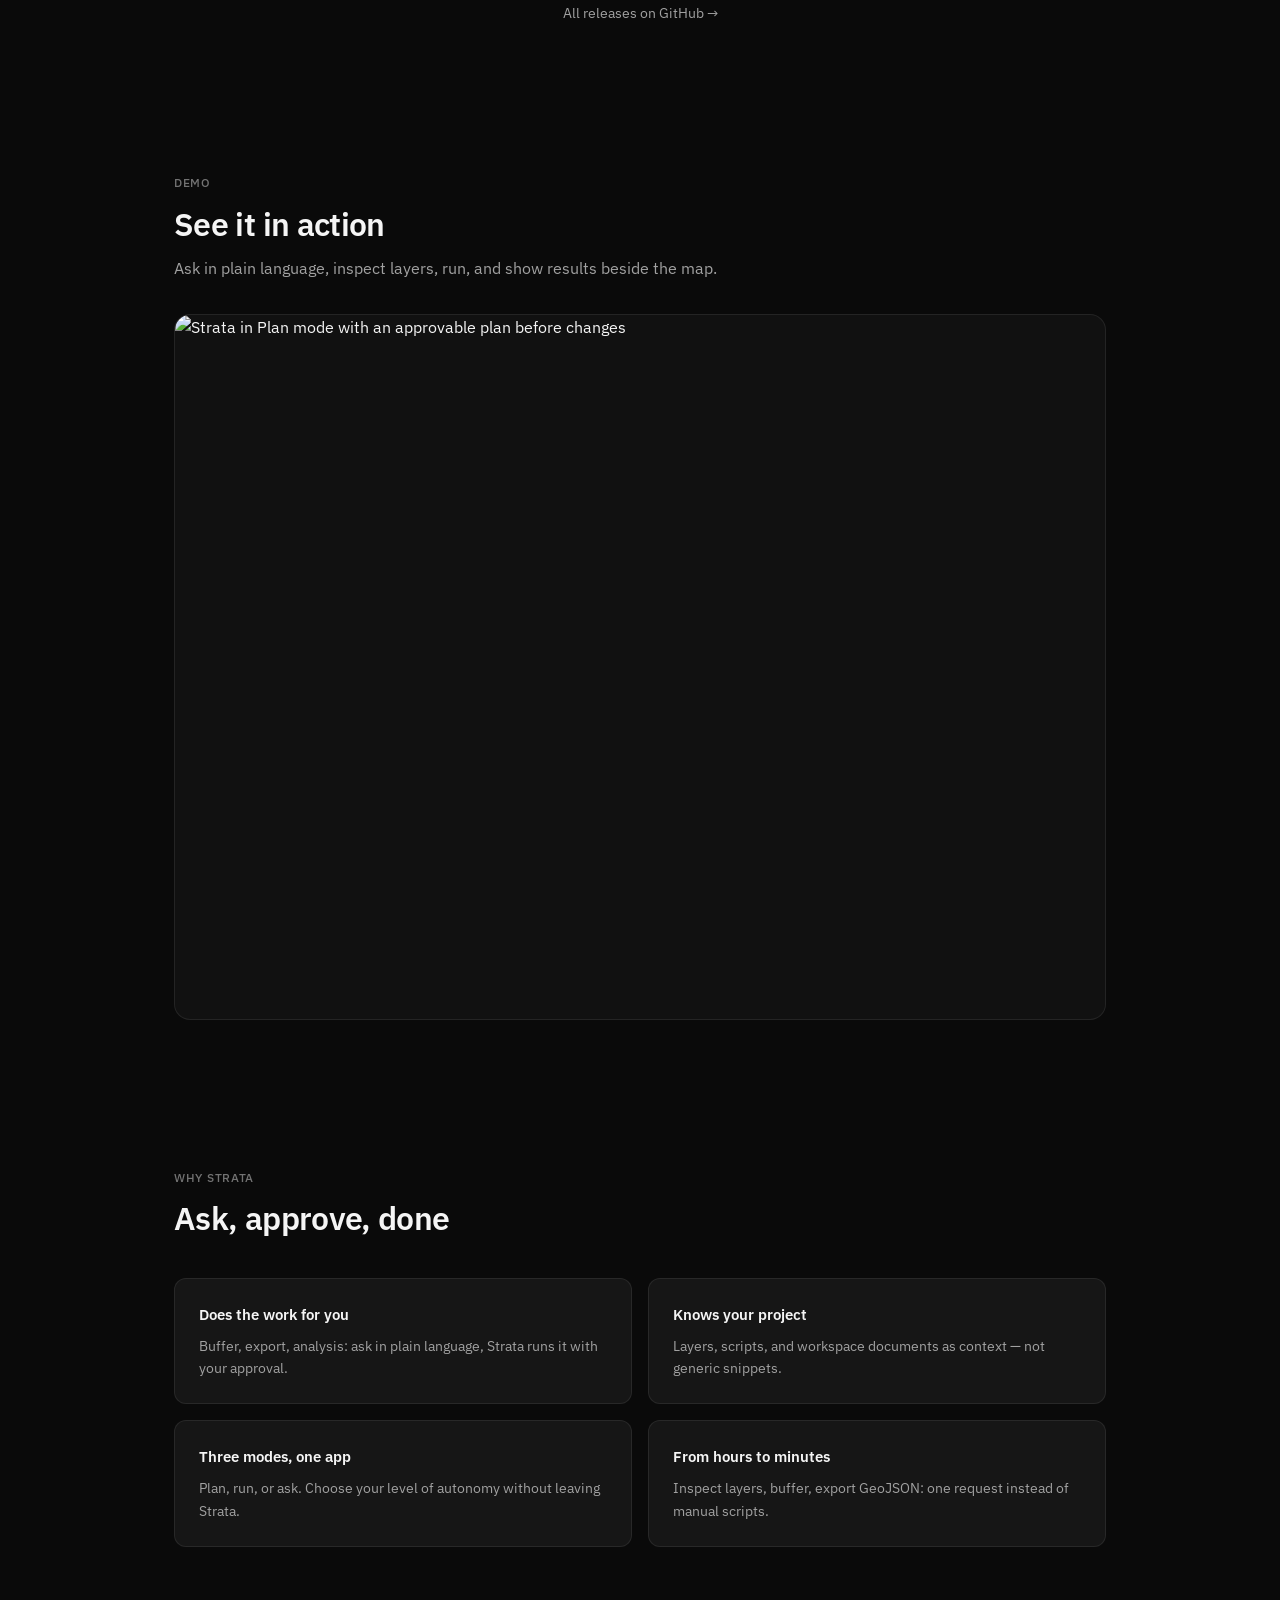
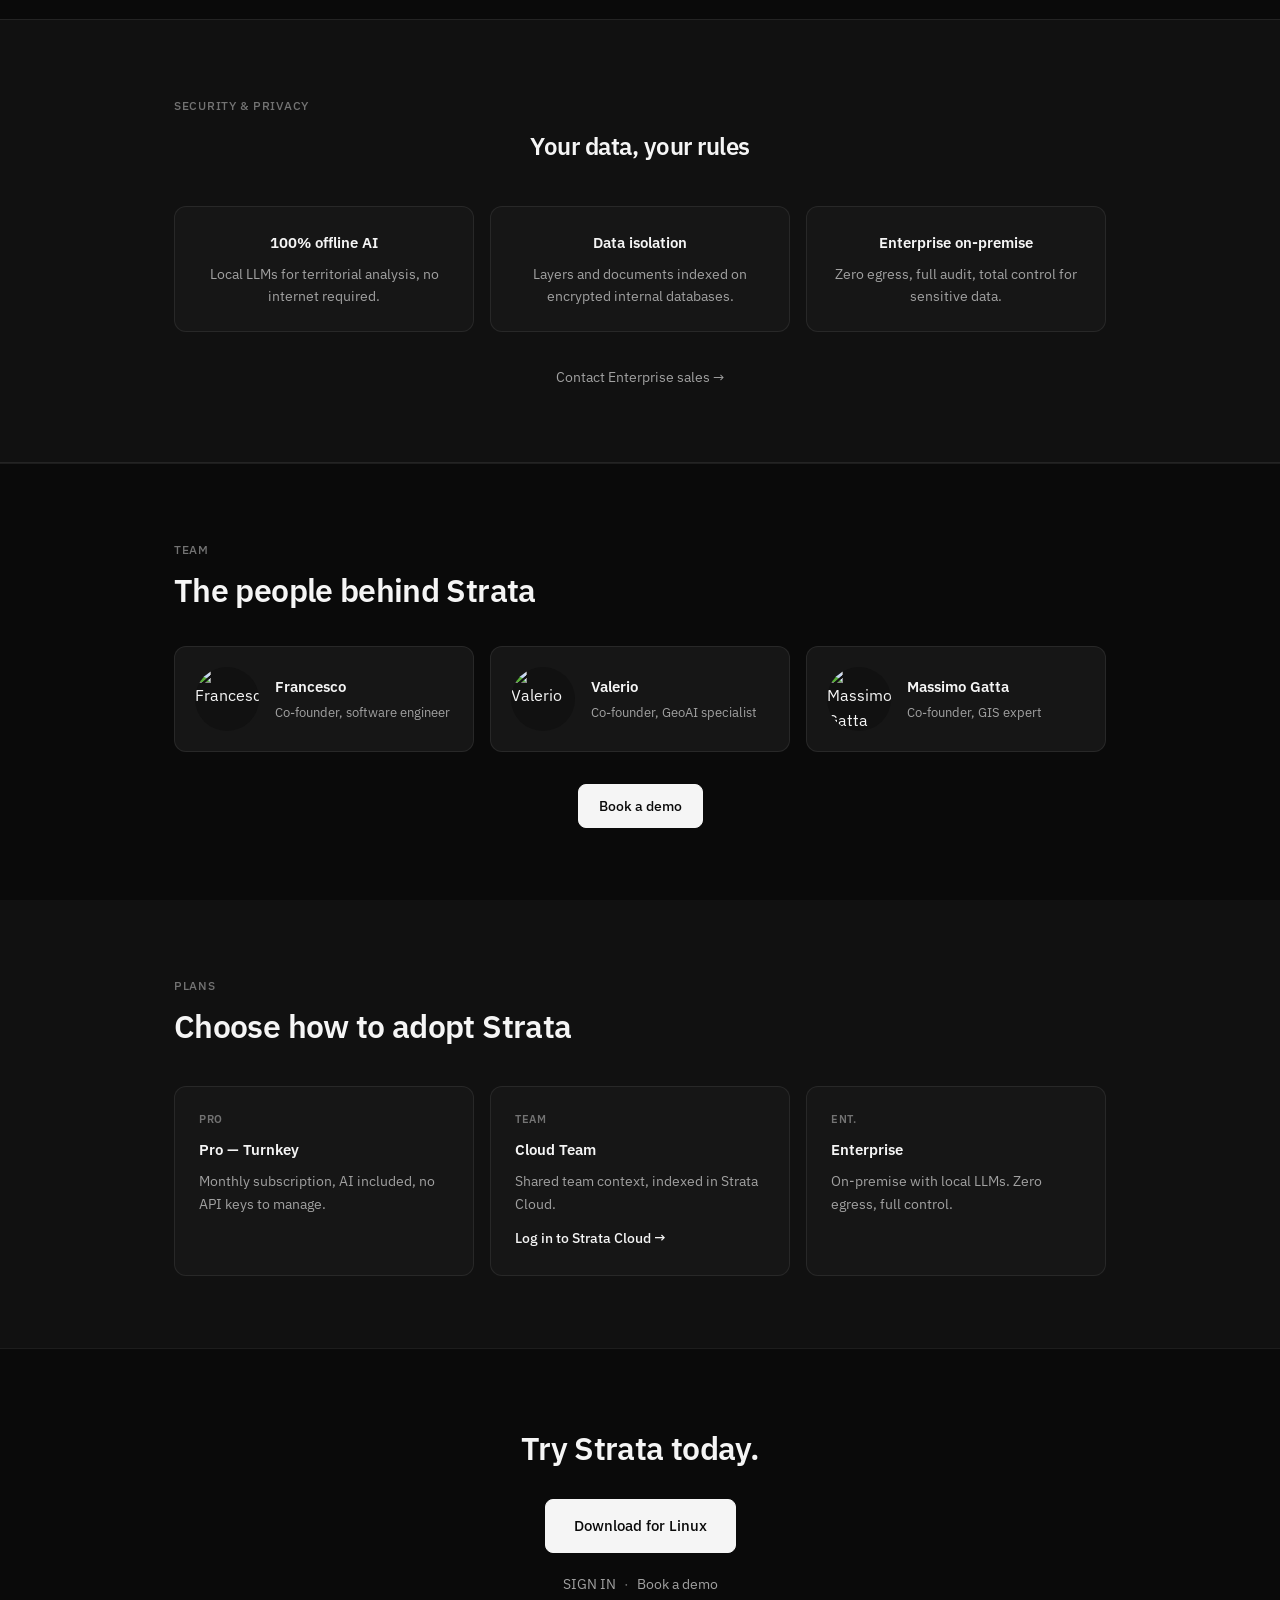
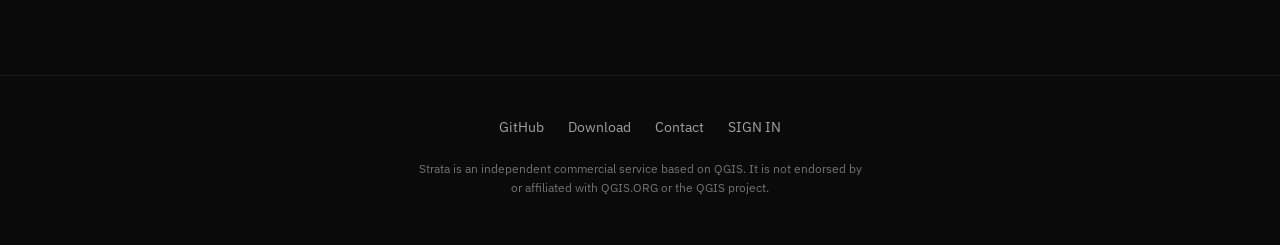
==== commit eee004ef: "fix(docs): bust cache on hero demo video assets Ensure browsers fetch the new looping WebM after dep" ====
--- a/docs/index.html
+++ b/docs/index.html
@@ -10,7 +10,7 @@
   <link href="https://fonts.googleapis.com/css2?family=IBM+Plex+Sans:wght@400;500;600;700&amp;display=swap" rel="stylesheet">
   <link rel="stylesheet" href="./css/style.css?v=20260713b">
   <link rel="icon" href="./assets/app-icon.png" type="image/png">
-  <link rel="preload" href="./assets/demo-hero-poster.webp" as="image" type="image/webp">
+  <link rel="preload" href="./assets/demo-hero-poster.webp?v=20260713b" as="image" type="image/webp">
 </head>
 <body>
 
@@ -61,8 +61,8 @@
         <video
           id="hero-demo-video"
           class="hero-visual-media"
-          data-webm-src="./assets/demo-hero.webm"
-          poster="./assets/demo-hero-poster.webp"
+          data-webm-src="./assets/demo-hero.webm?v=20260713b"
+          poster="./assets/demo-hero-poster.webp?v=20260713b"
           width="1280"
           height="720"
           muted
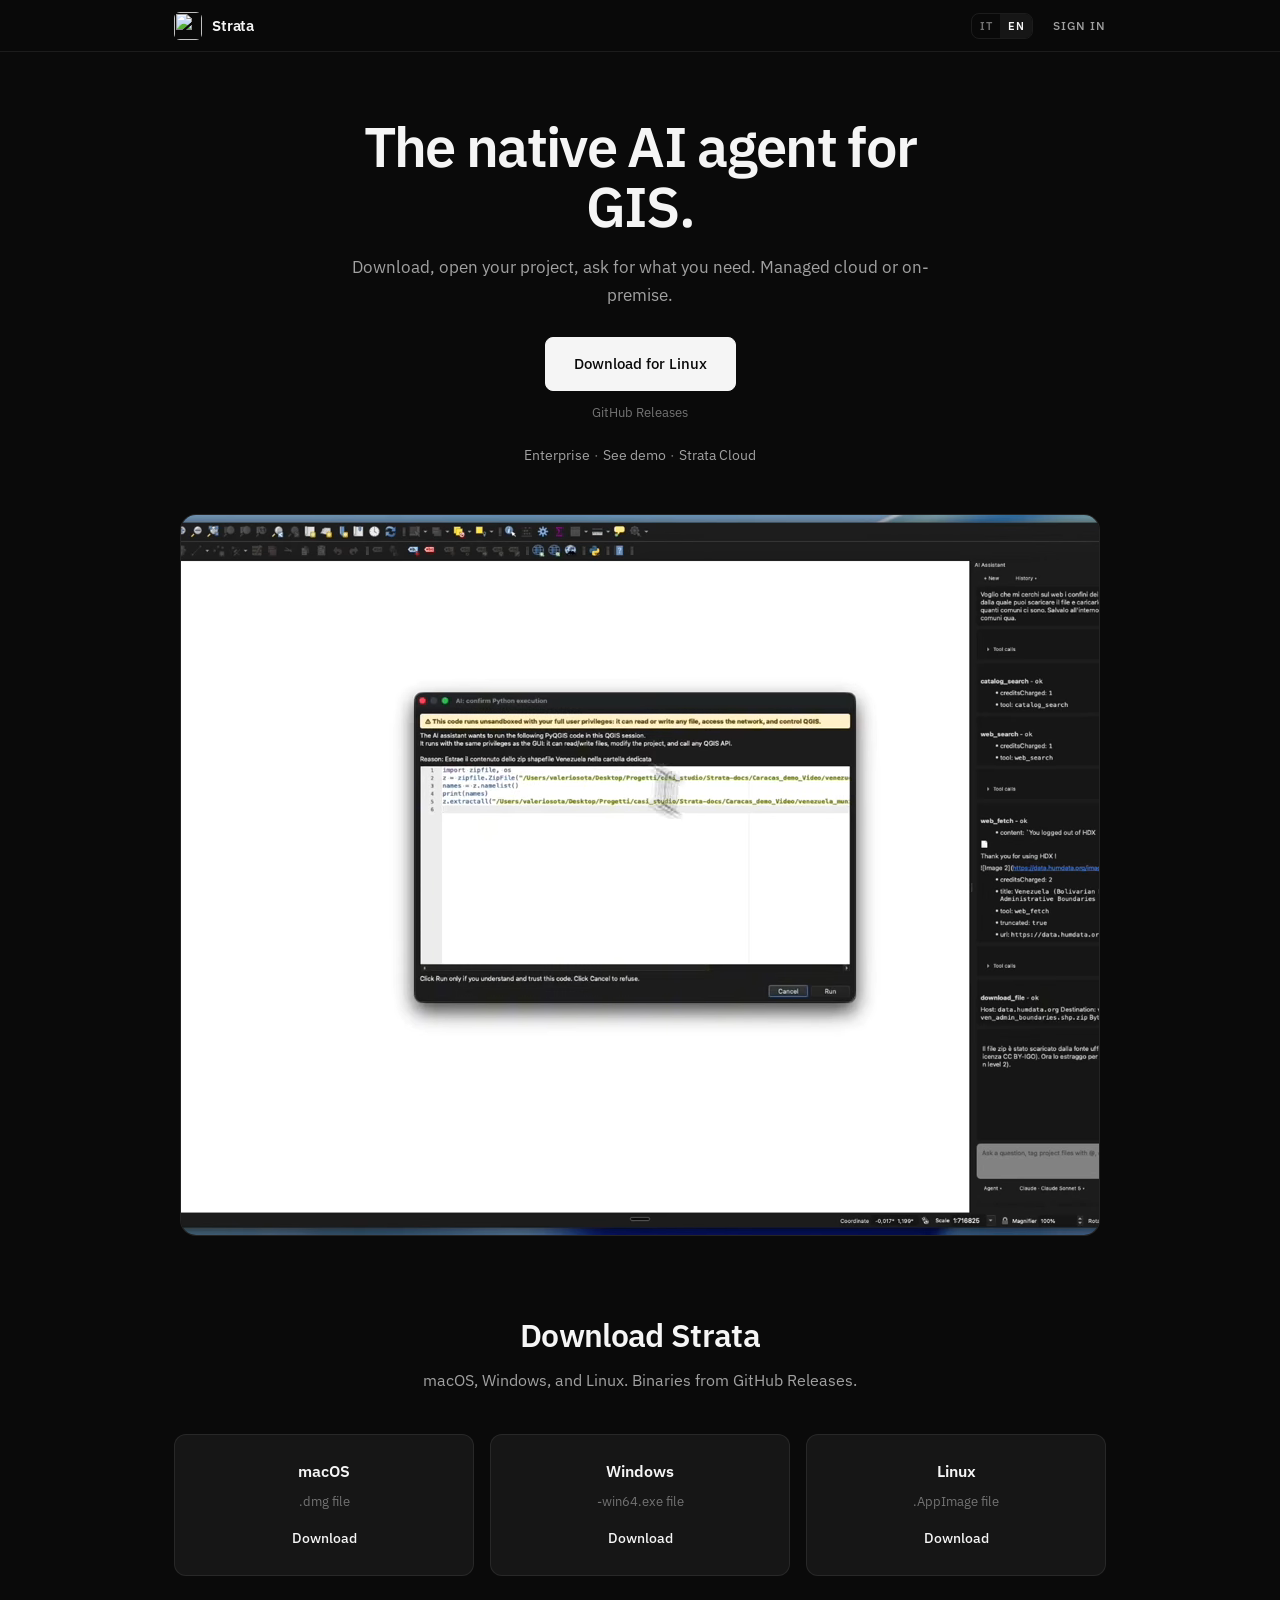
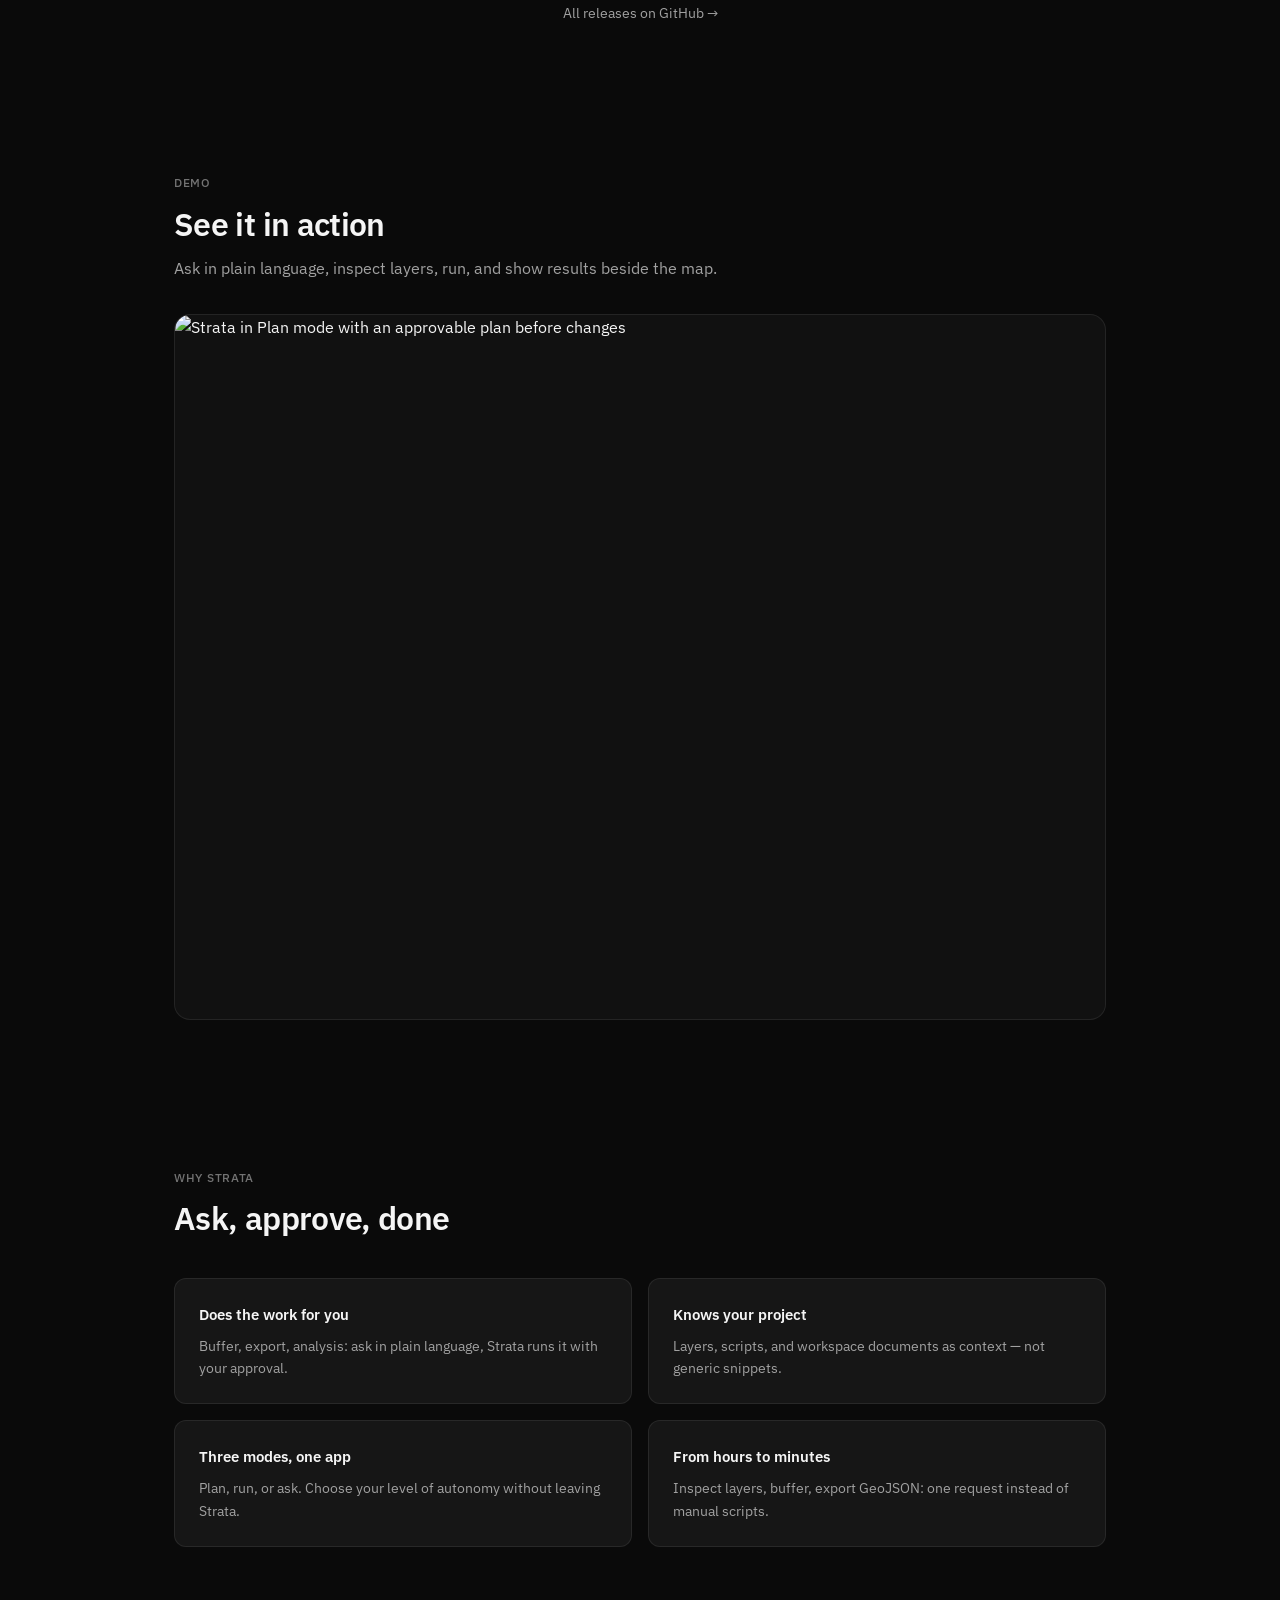
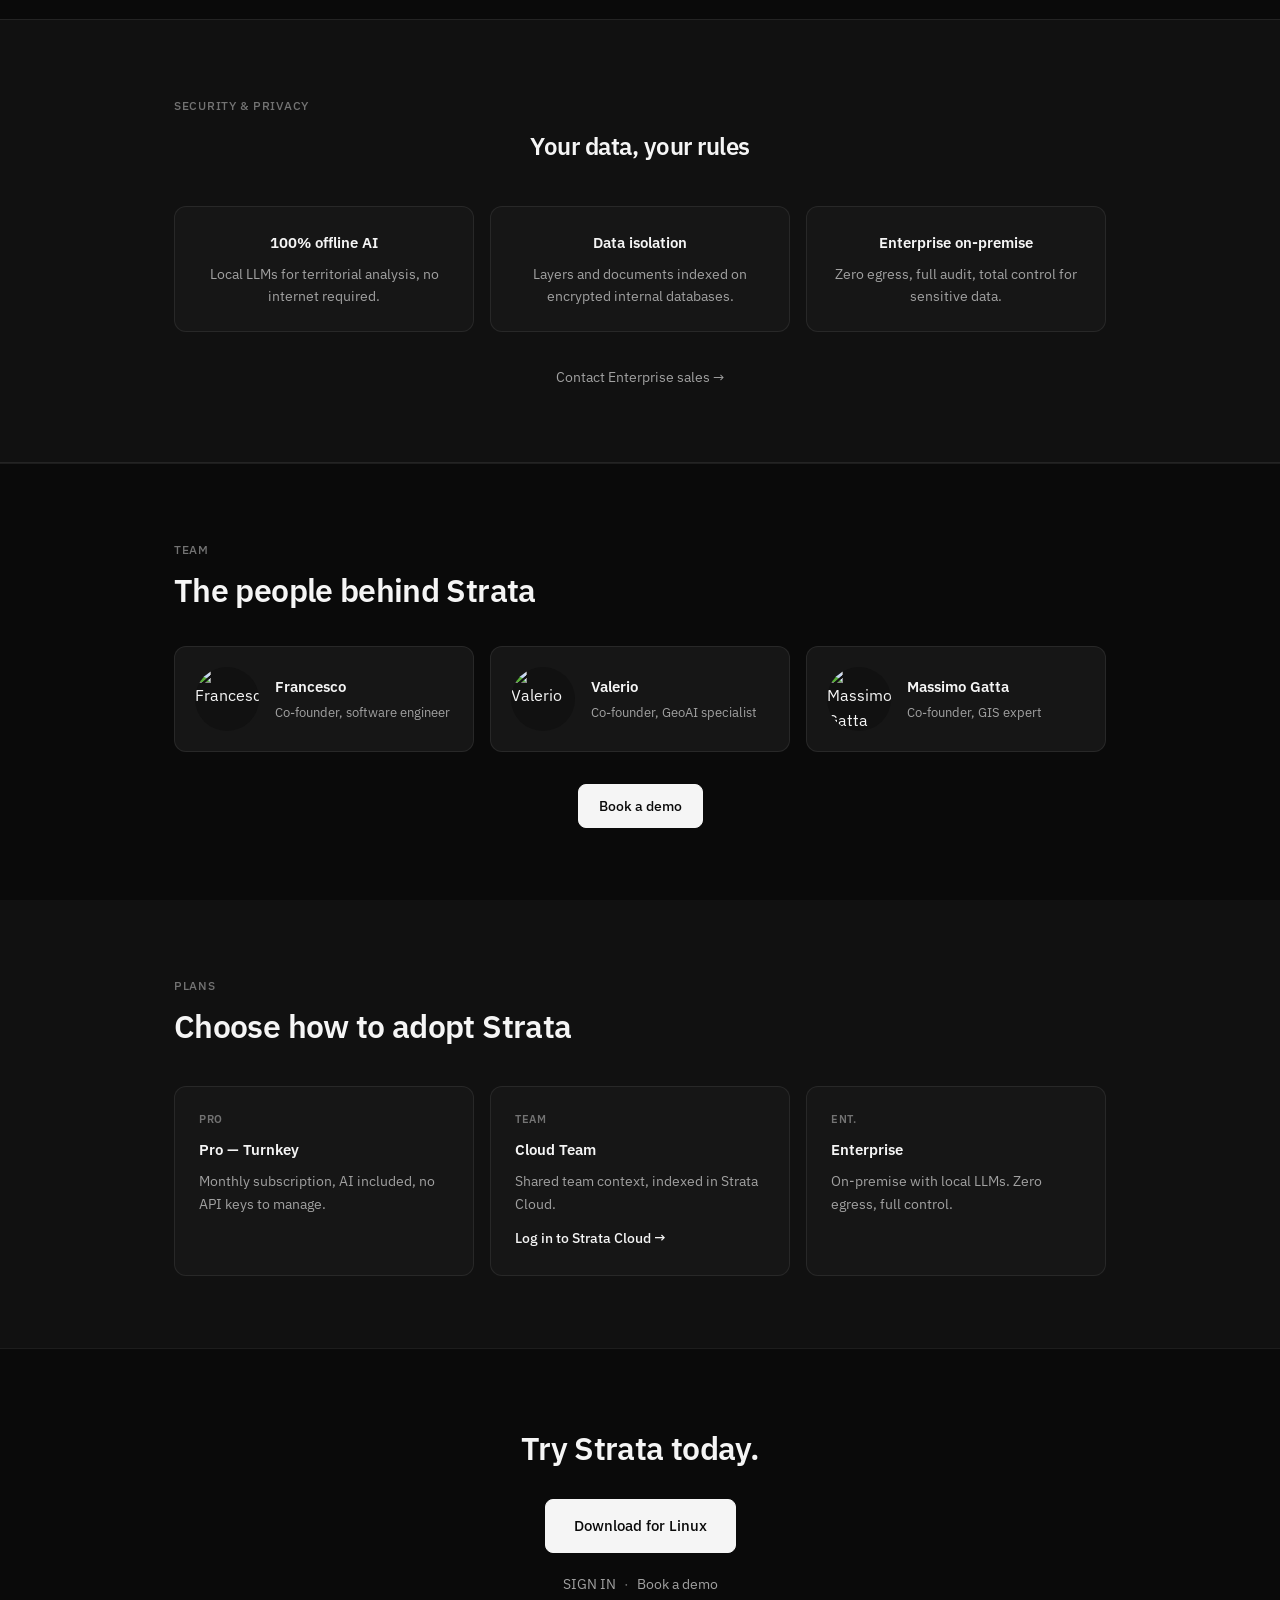
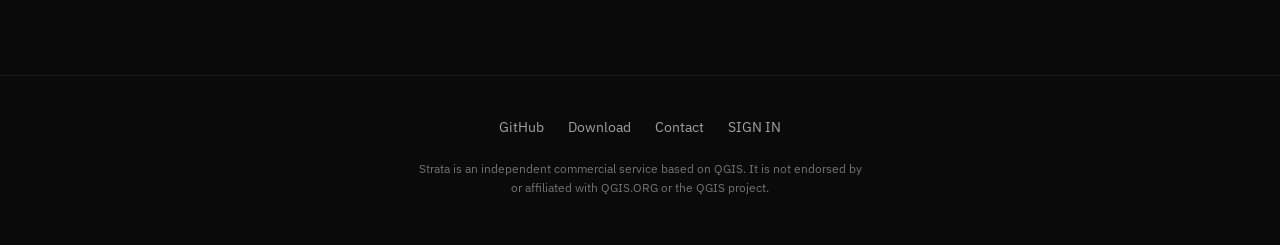
==== commit eddb46c1: "feat: add Open Graph image for social link previews Set a dedicated 1200x630 product screenshot as o" ====
--- a/docs/index.html
+++ b/docs/index.html
@@ -4,6 +4,18 @@
   <meta charset="UTF-8">
   <meta name="viewport" content="width=device-width, initial-scale=1.0">
   <meta name="description" content="Strata: il GIS con AI nativa. Scarica gratis per macOS, Windows e Linux.">
+  <meta property="og:type" content="website">
+  <meta property="og:url" content="https://getstrata.org/">
+  <meta property="og:title" content="Strata — GIS con AI nativa">
+  <meta property="og:description" content="Strata: il GIS con AI nativa. Scarica gratis per macOS, Windows e Linux.">
+  <meta property="og:image" content="https://getstrata.org/assets/og-share.jpg?v=20260713">
+  <meta property="og:image:width" content="1200">
+  <meta property="og:image:height" content="630">
+  <meta property="og:locale" content="it_IT">
+  <meta name="twitter:card" content="summary_large_image">
+  <meta name="twitter:title" content="Strata — GIS con AI nativa">
+  <meta name="twitter:description" content="Strata: il GIS con AI nativa. Scarica gratis per macOS, Windows e Linux.">
+  <meta name="twitter:image" content="https://getstrata.org/assets/og-share.jpg?v=20260713">
   <title data-i18n="meta.title">Strata — GIS con AI nativa</title>
   <link rel="preconnect" href="https://fonts.googleapis.com">
   <link rel="preconnect" href="https://fonts.gstatic.com" crossorigin>
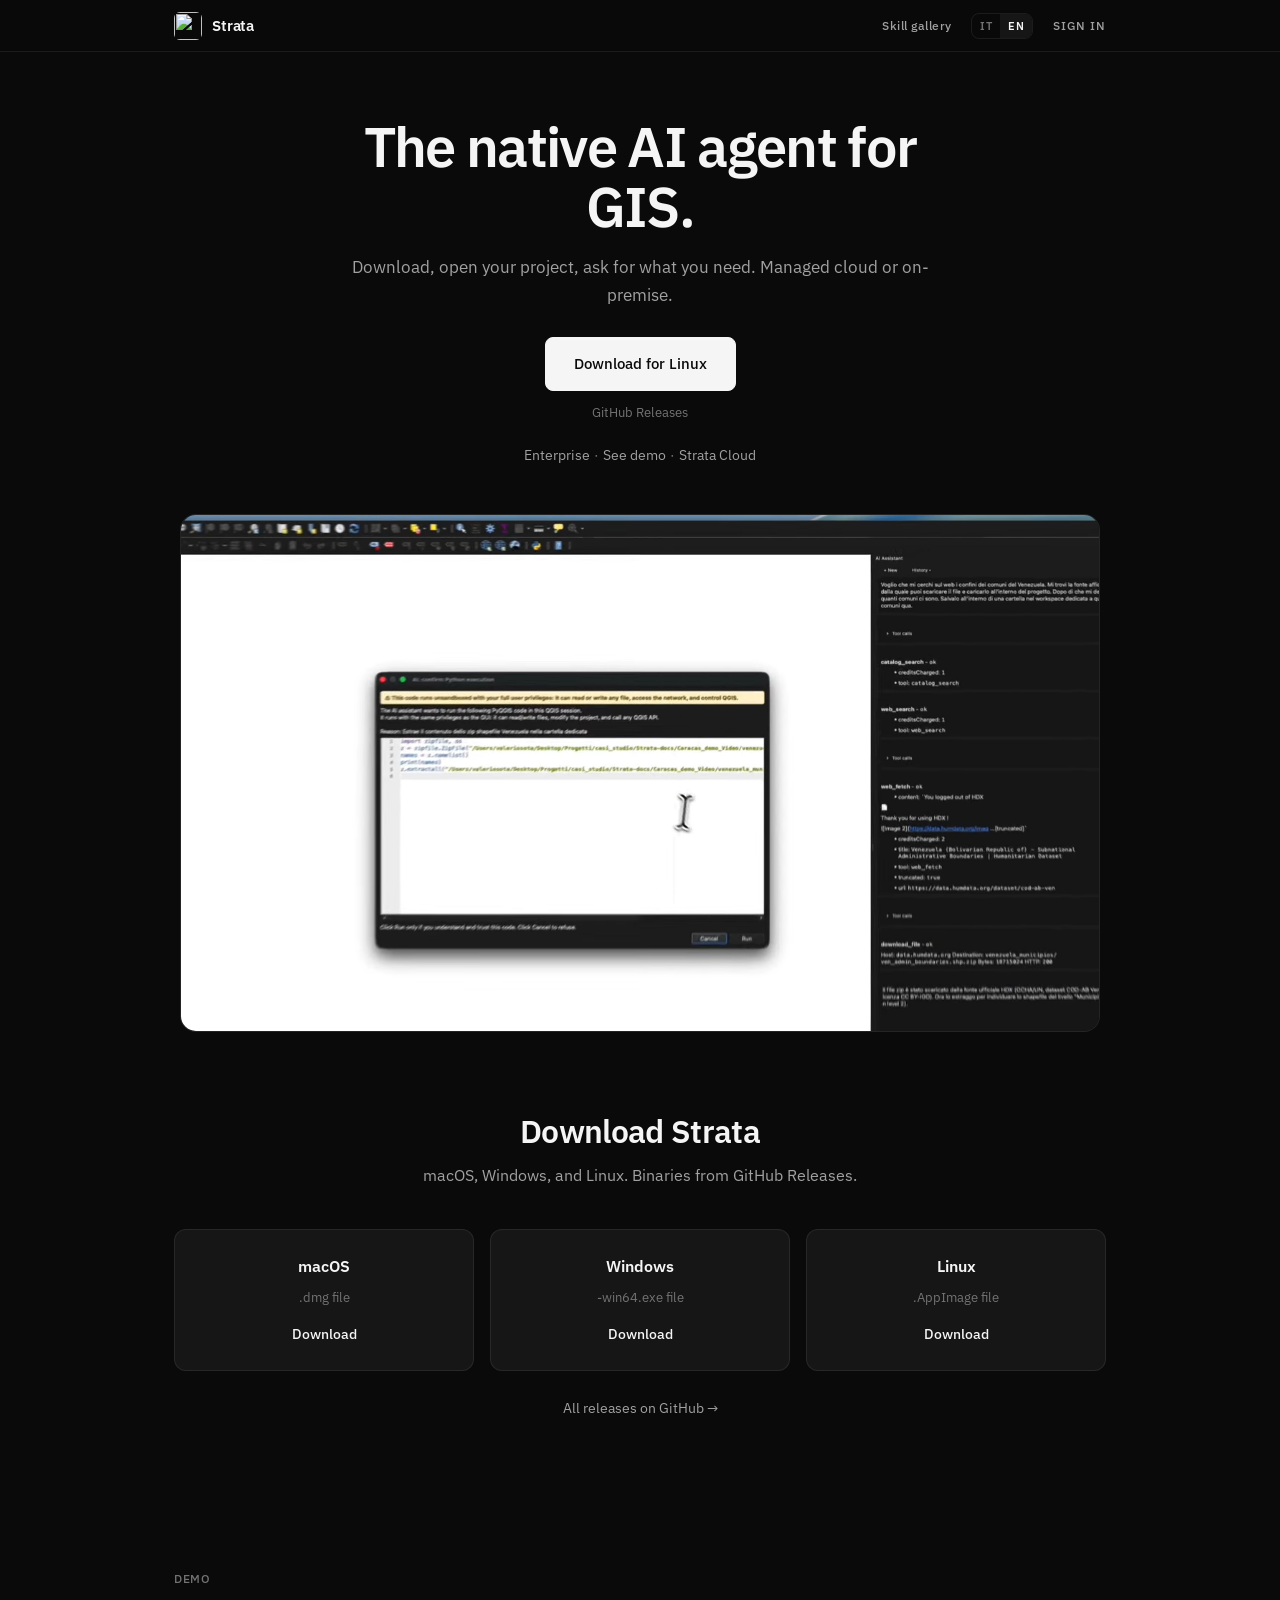
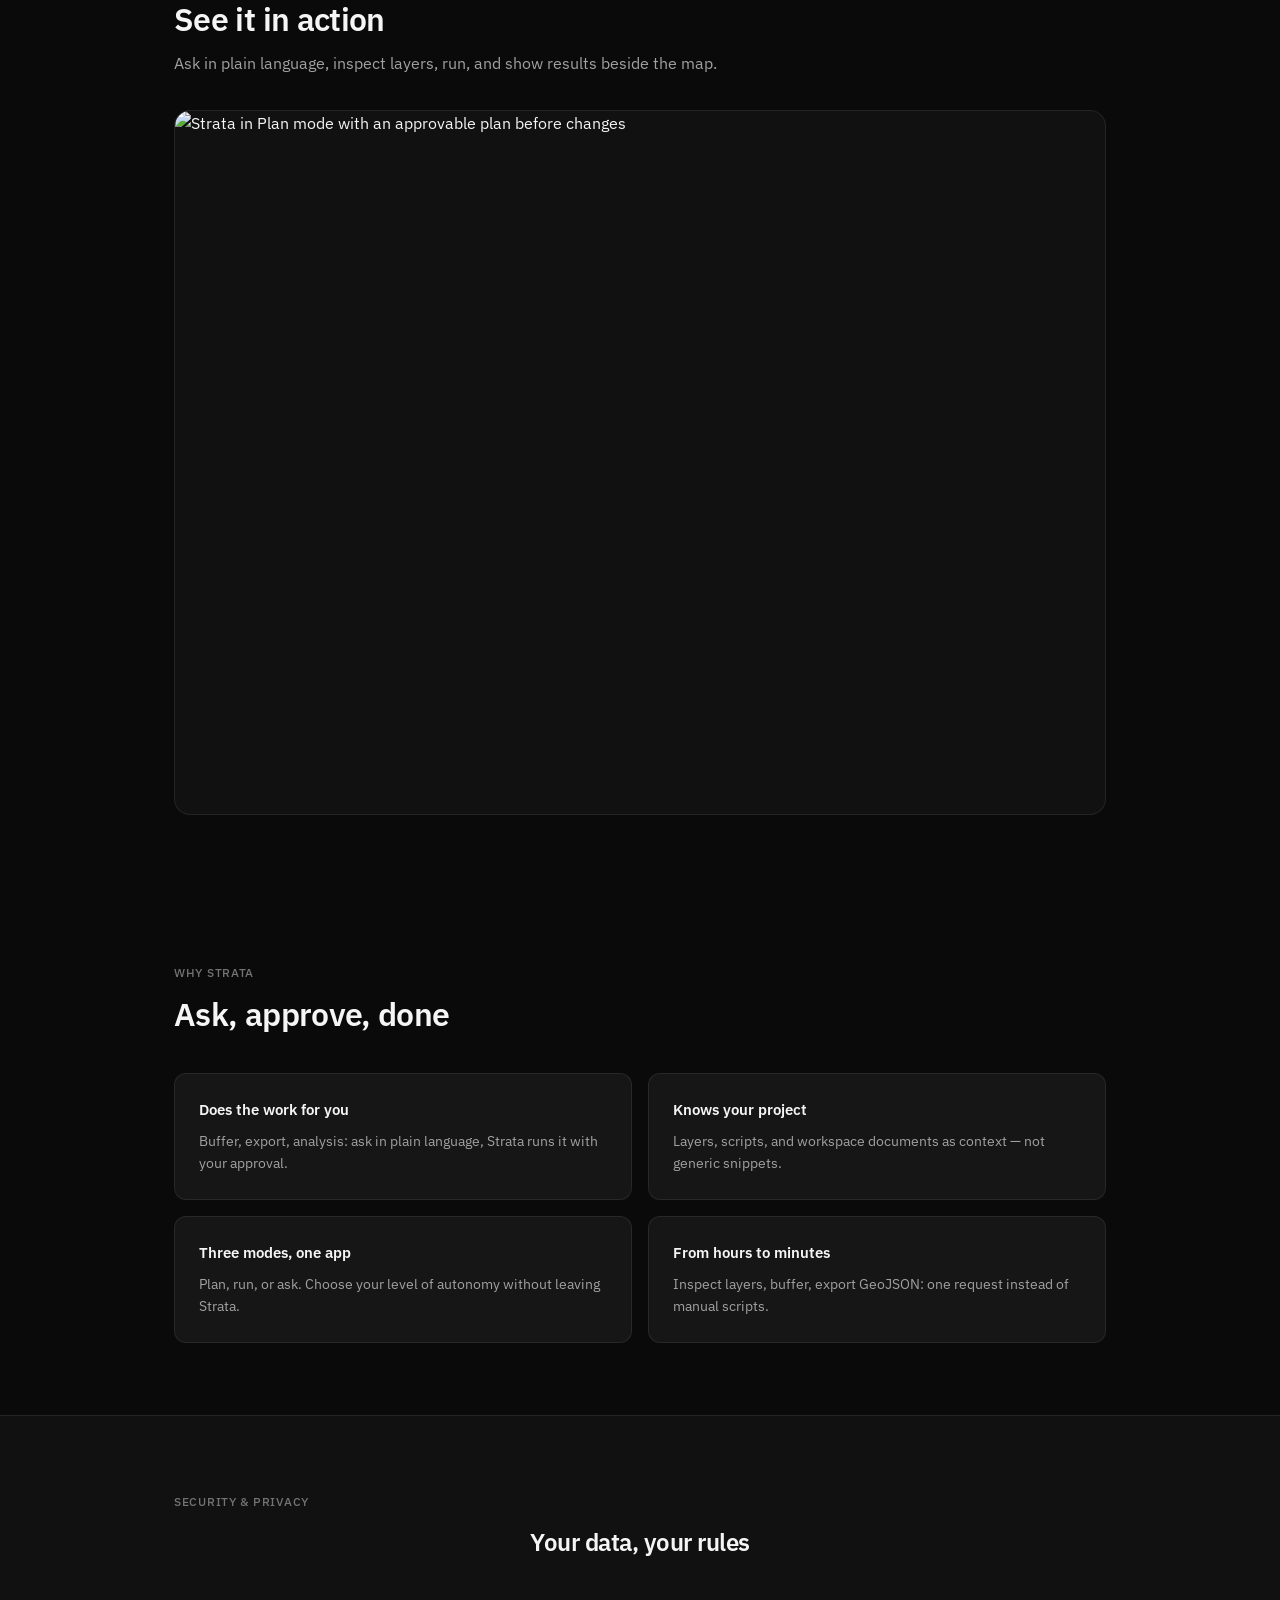
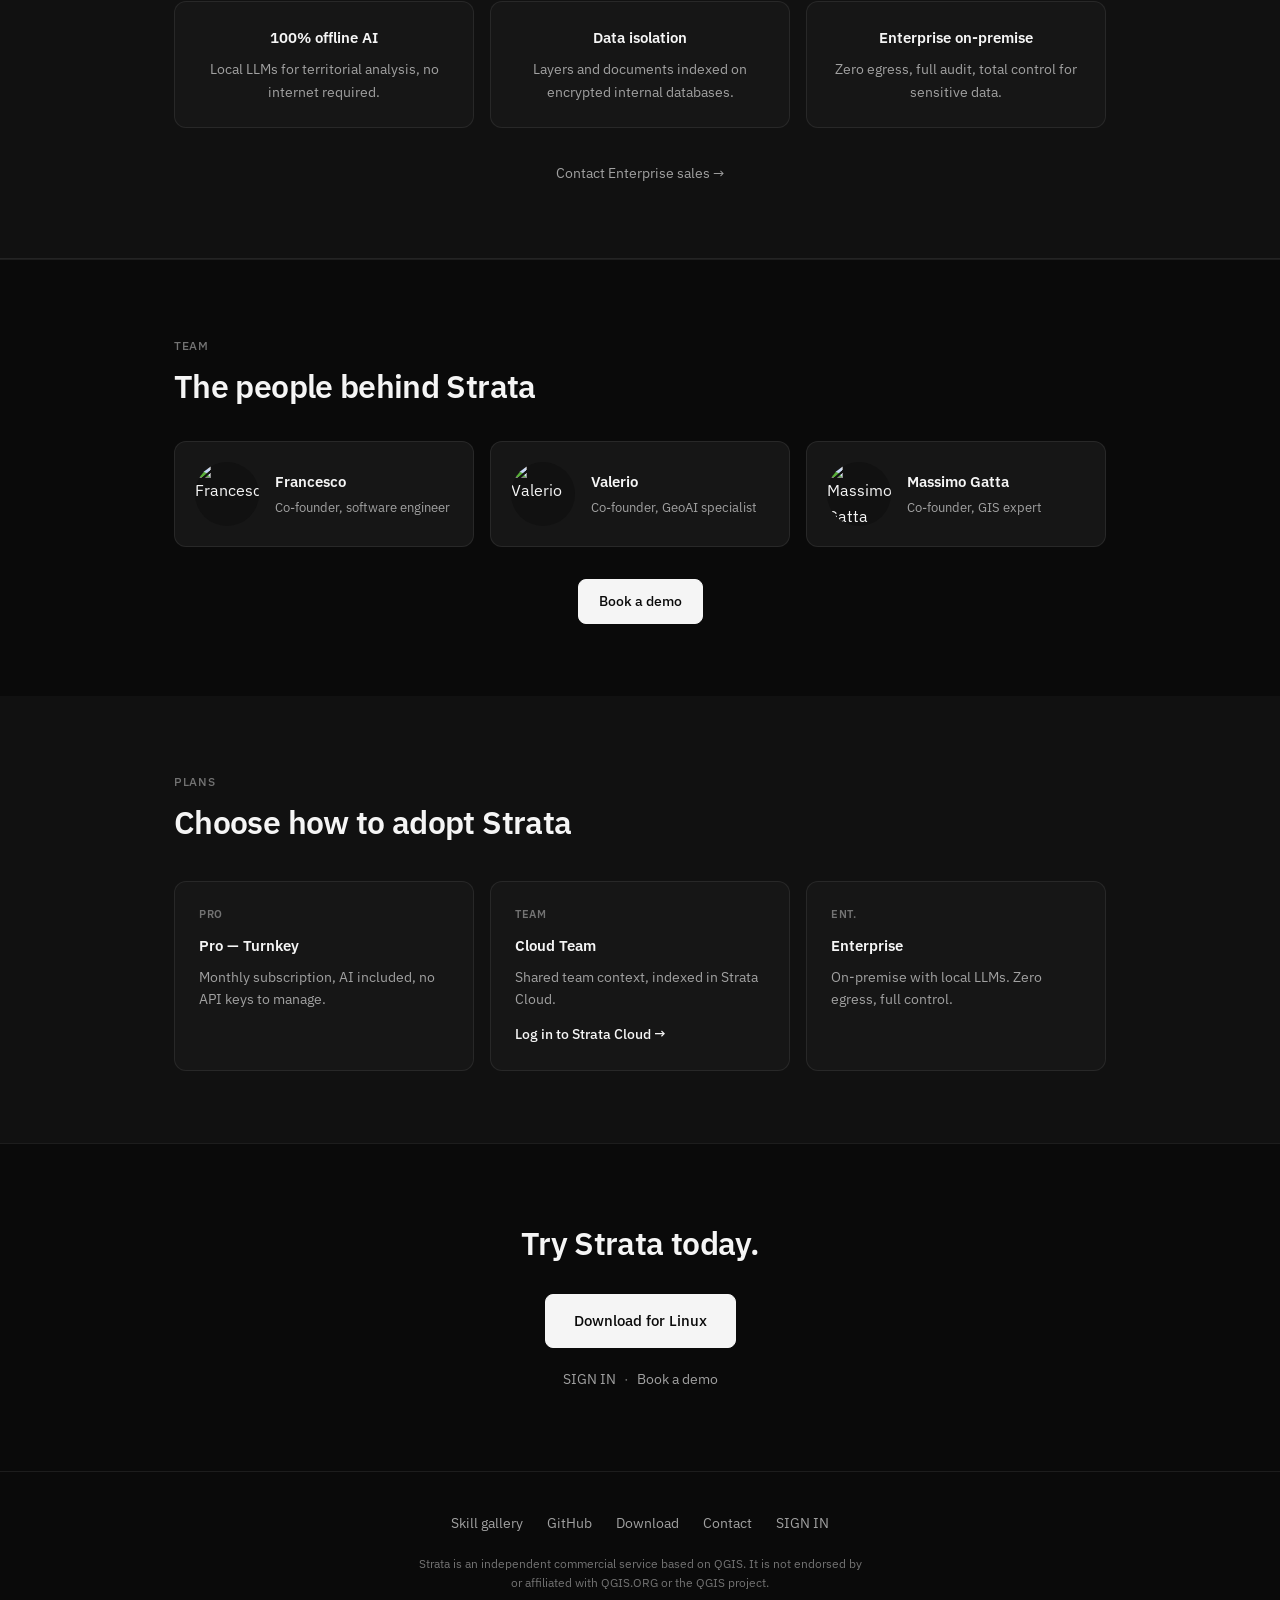
==== commit 4c8443ea: "feat: enhance skill gallery and documentation - Updated ROADMAP.md to reflect progress in product ph" ====
--- a/docs/index.html
+++ b/docs/index.html
@@ -34,6 +34,7 @@
       </a>
 
       <div class="nav-actions">
+        <a href="./skills.html" class="nav-gallery-link" data-i18n="nav.gallery">Skill gallery</a>
         <div class="lang-toggle" role="group" aria-label="Language">
           <button type="button" data-lang="it" aria-pressed="true">IT</button>
           <button type="button" data-lang="en" aria-pressed="false">EN</button>
@@ -283,6 +284,7 @@
   <footer class="footer">
     <div class="container footer-minimal">
       <nav class="footer-links" aria-label="Footer">
+        <a href="./skills.html" data-i18n="nav.gallery">Skill gallery</a>
         <a href="https://github.com/francemazzi/strata" data-i18n="footer.github">GitHub</a>
         <a href="https://github.com/francemazzi/strata/releases" data-release-link data-i18n="nav.download">Download</a>
         <a href="mailto:francemazzi@gmail.com" data-i18n="footer.contact">Contatto</a>
--- a/docs/css/style.css
+++ b/docs/css/style.css
@@ -45,7 +45,8 @@
   text-decoration: none;
 }
 
-img {
+img,
+video {
   max-width: 100%;
   height: auto;
   display: block;
@@ -147,6 +148,19 @@
   text-transform: uppercase;
   color: var(--text-muted);
   transition: color var(--transition);
+}
+
+.nav-gallery-link {
+  font-size: 0.75rem;
+  font-weight: 500;
+  letter-spacing: 0.04em;
+  color: var(--text-muted);
+  transition: color var(--transition);
+}
+
+.nav-gallery-link:hover,
+.nav-gallery-link[aria-current="page"] {
+  color: var(--accent);
 }
 
 .nav-login-link:hover {
@@ -293,6 +307,7 @@
 .hero-visual {
   width: 100%;
   max-width: 920px;
+  aspect-ratio: 16 / 9;
   border: 1px solid var(--border);
   border-radius: var(--radius-lg);
   overflow: hidden;
@@ -302,7 +317,7 @@
 .hero-visual img,
 .hero-visual-media {
   width: 100%;
-  aspect-ratio: 16 / 9;
+  height: 100%;
   object-fit: cover;
   display: block;
 }
@@ -600,12 +615,21 @@
     padding-top: 40px;
   }
 
+  .hero-visual img,
+  .hero-visual-media {
+    object-fit: contain;
+    background: var(--bg-elevated);
+  }
+
   .section {
     padding: 56px 0;
   }
 }
 
 @media (max-width: 480px) {
+  .nav-gallery-link {
+    display: none;
+  }
   .hero-cta .btn-lg {
     width: 100%;
   }
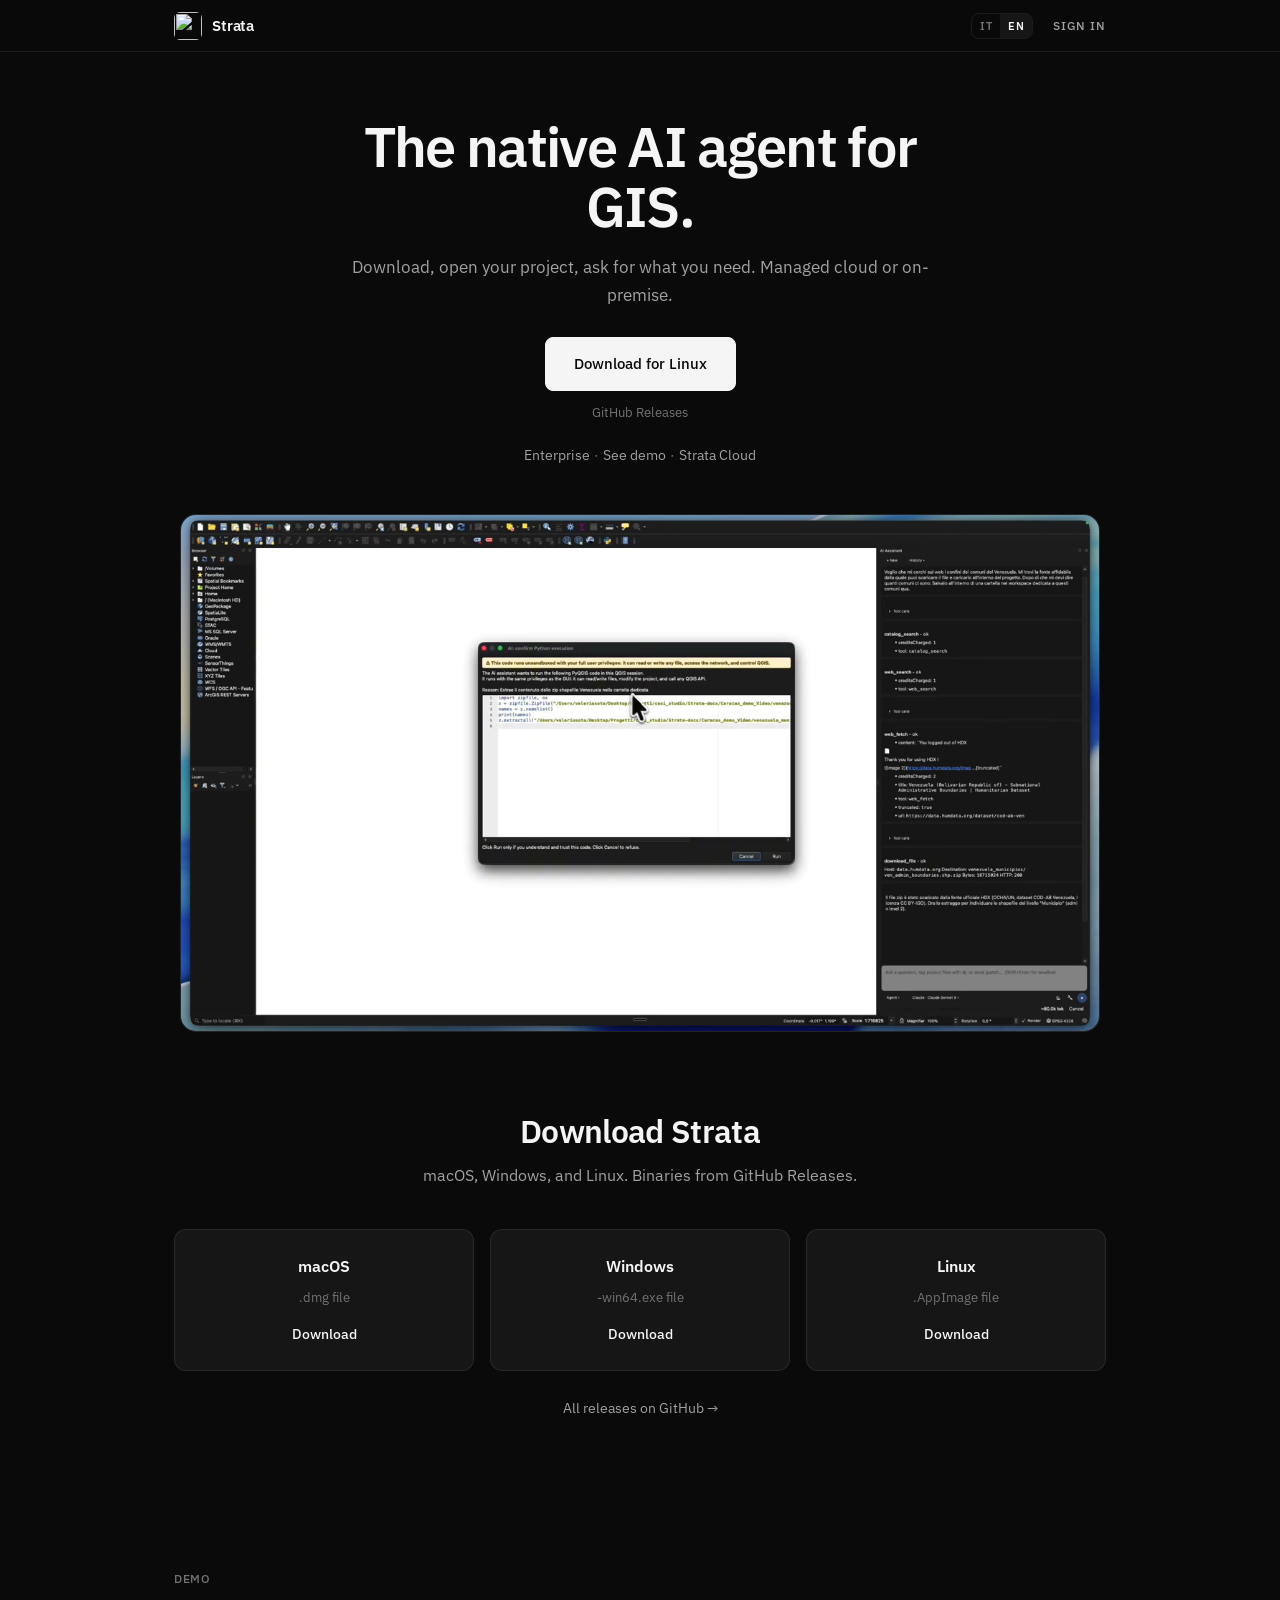
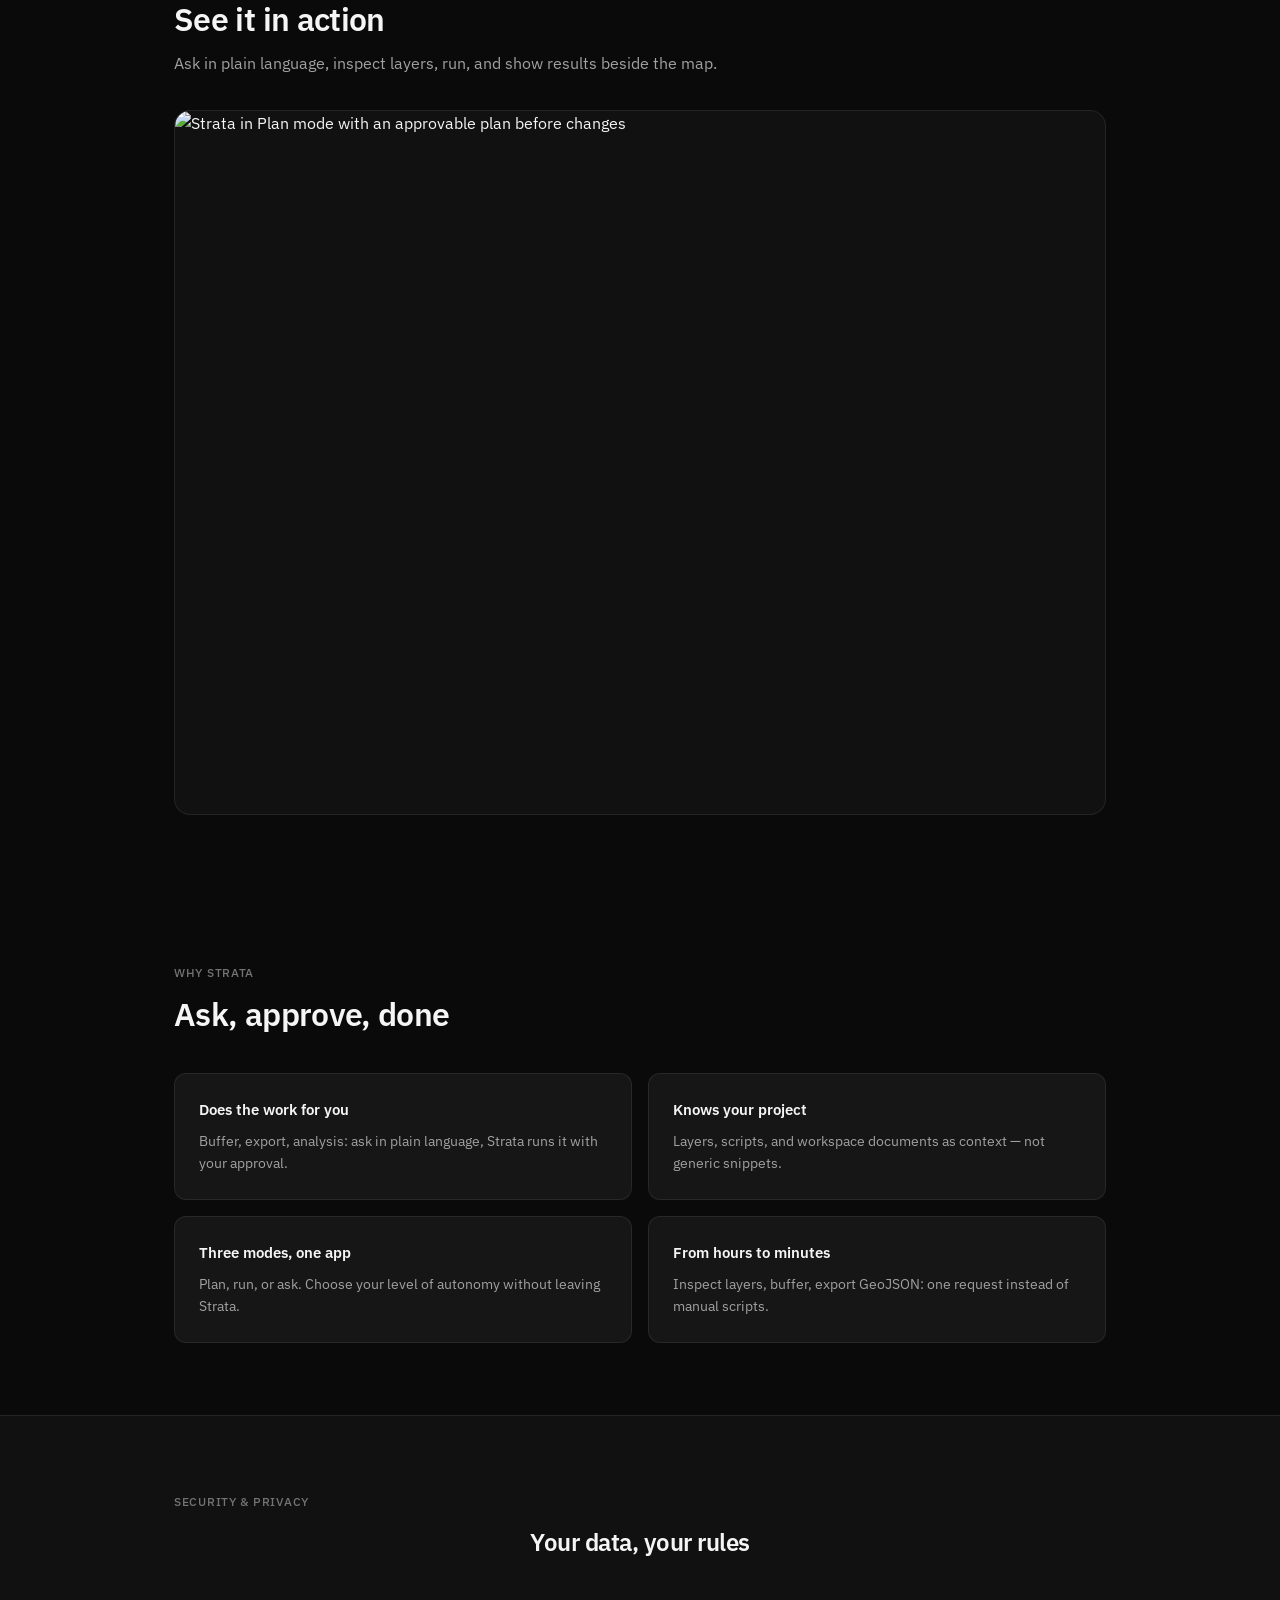
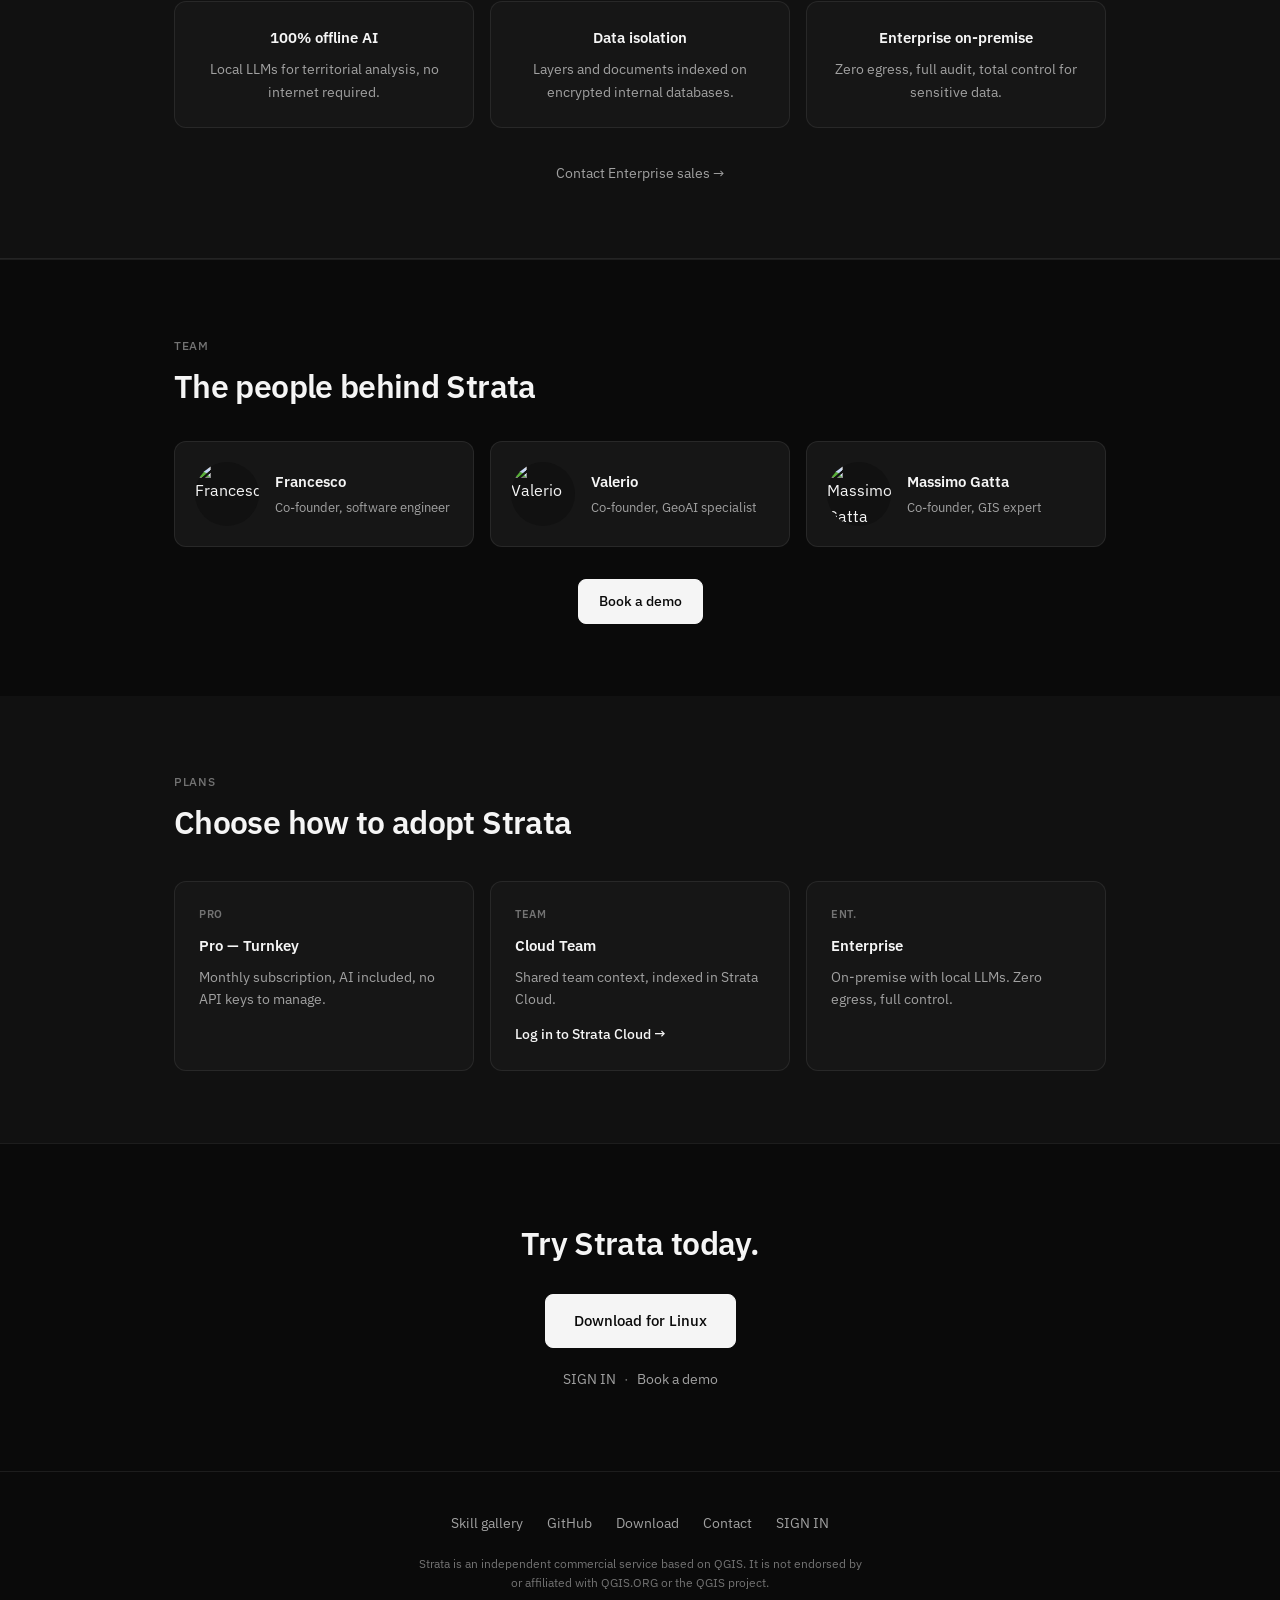
==== commit 7f8cff73: "feat(docs): publish curated skill catalog and full-bleed gallery page Ship 67 gallery skills with pr" ====
--- a/docs/index.html
+++ b/docs/index.html
@@ -34,7 +34,6 @@
       </a>
 
       <div class="nav-actions">
-        <a href="./skills.html" class="nav-gallery-link" data-i18n="nav.gallery">Skill gallery</a>
         <div class="lang-toggle" role="group" aria-label="Language">
           <button type="button" data-lang="it" aria-pressed="true">IT</button>
           <button type="button" data-lang="en" aria-pressed="false">EN</button>
--- a/docs/css/style.css
+++ b/docs/css/style.css
@@ -627,9 +627,6 @@
 }
 
 @media (max-width: 480px) {
-  .nav-gallery-link {
-    display: none;
-  }
   .hero-cta .btn-lg {
     width: 100%;
   }
